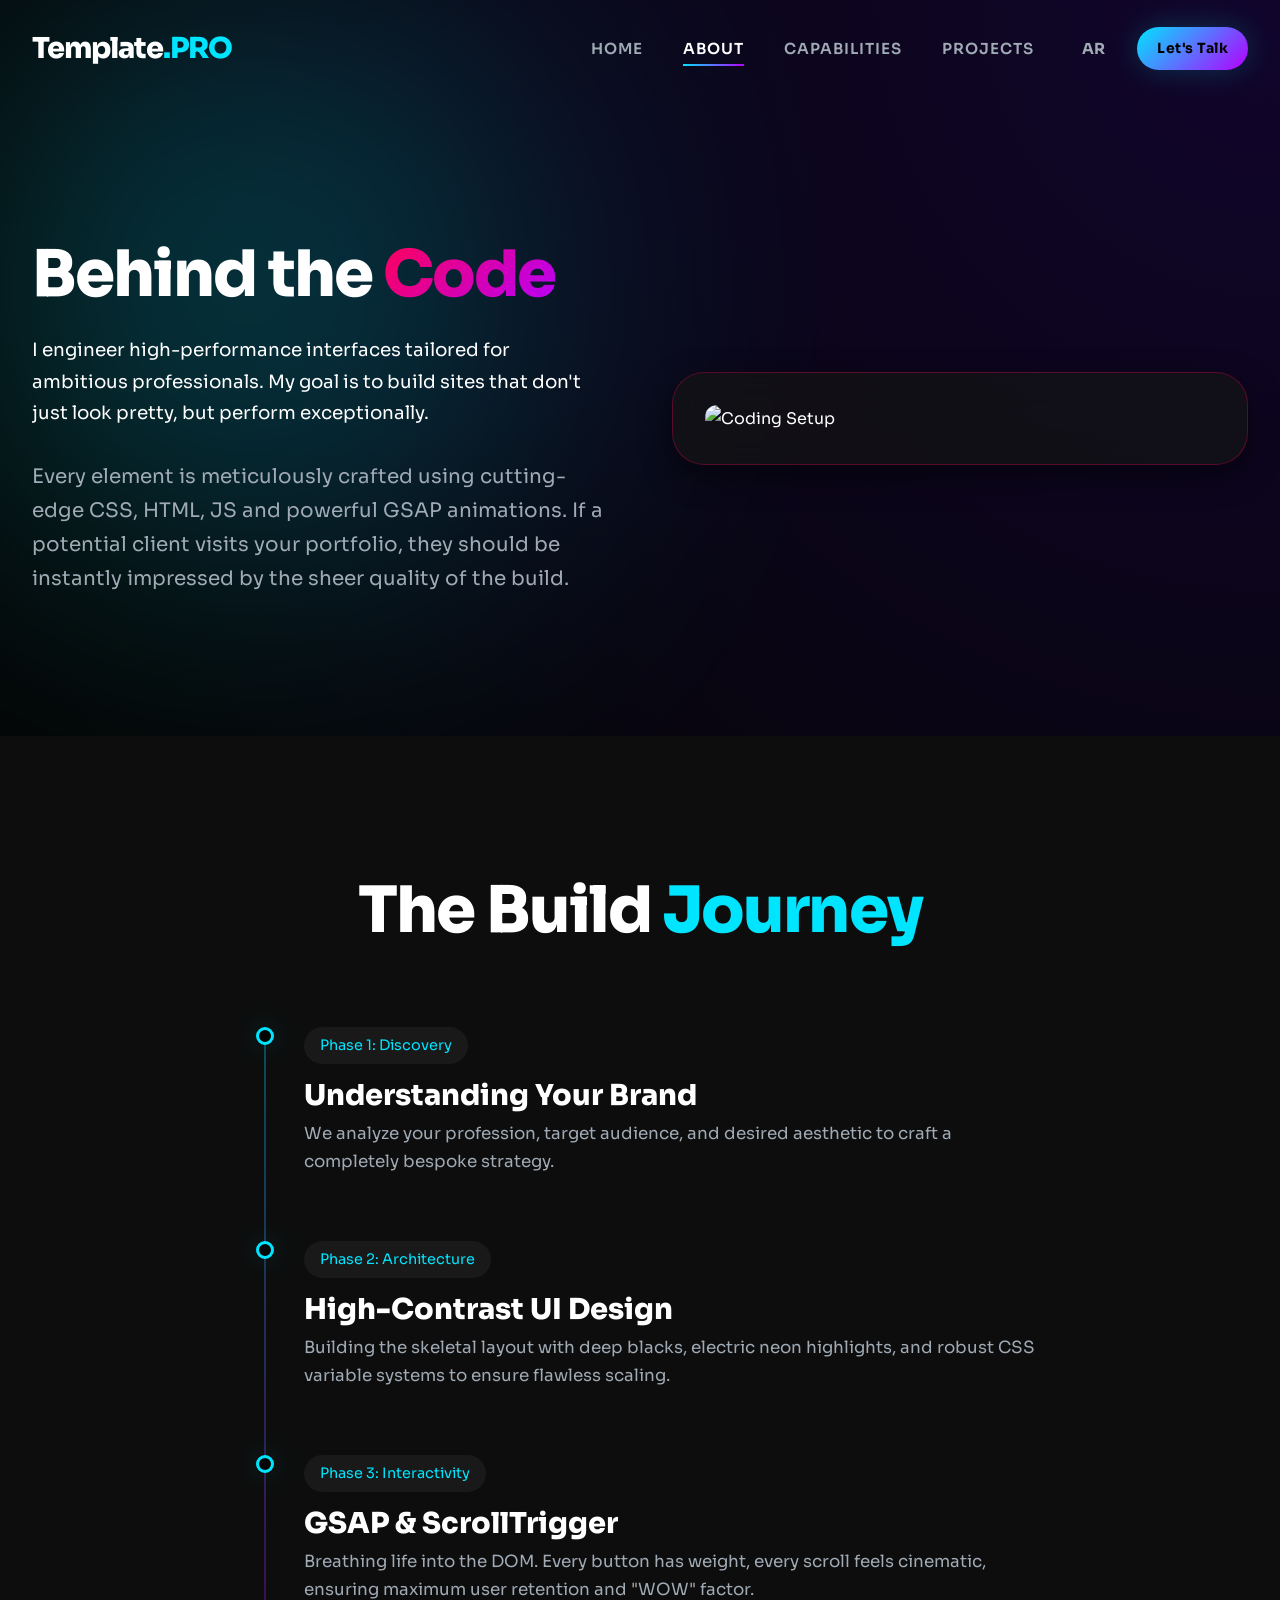
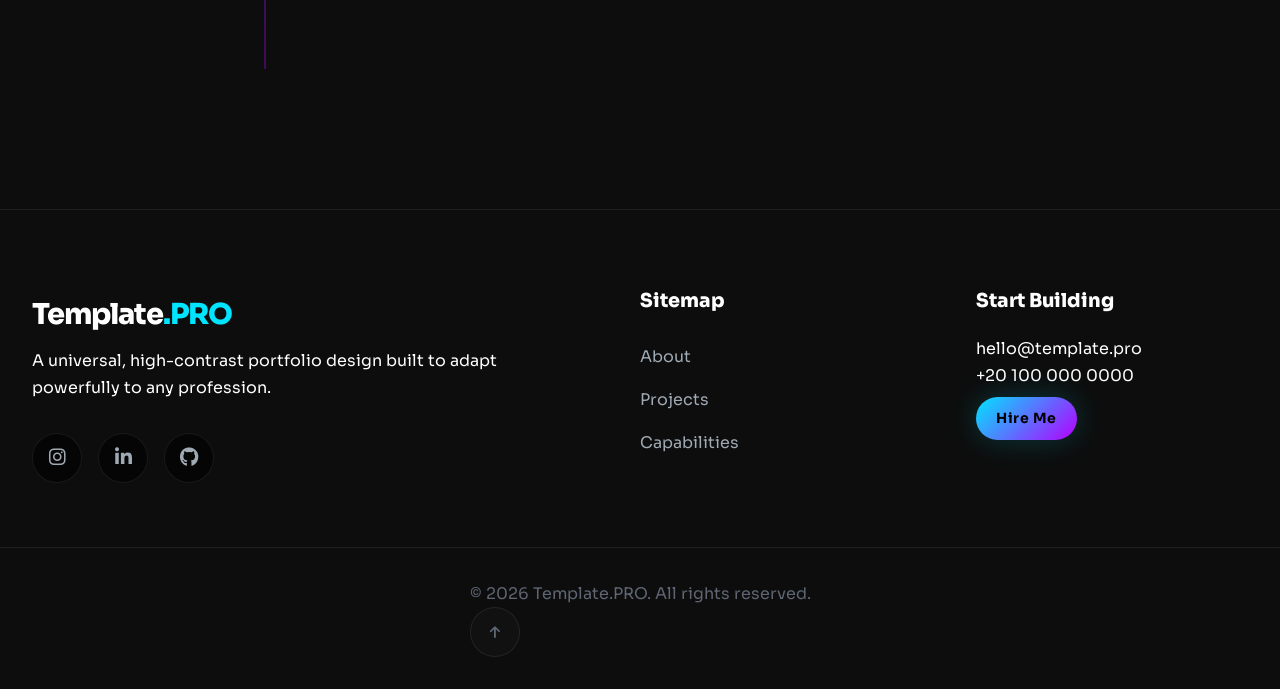
==== about.html @ 643950ba "Initial commit" ====
<!DOCTYPE html>
<html lang="en" dir="ltr">
<head>
    <meta charset="UTF-8">
    <meta name="viewport" content="width=device-width, initial-scale=1.0">
    <meta name="description" content="البورتفوليو الاحترافي الأسرع والأكثر تكيفاً. تم بناؤه بتقنيات عالمية حديثة ليناسب كافة التخصصات المهنية. Premium world-class portfolio template.">
    <meta name="keywords" content="بورتفوليو احترافي, قالب عالمي, مسار مهني, تصميم الويب, Template PRO, Portfolio, Web Developer, UI/UX">
    <meta name="author" content="Template PRO">
    <meta name="theme-color" content="#050505">
    <title>About - Universal Portfolio</title>
    
    <link rel="preconnect" href="https://fonts.googleapis.com">
    <link rel="preconnect" href="https://fonts.gstatic.com" crossorigin>
    <link href="https://fonts.googleapis.com/css2?family=Cairo:wght@400;600;700;800&family=Sora:wght@400;600;700;800&display=swap" rel="stylesheet">
    <link rel="stylesheet" href="https://cdnjs.cloudflare.com/ajax/libs/font-awesome/6.4.0/css/all.min.css">
    <link rel="stylesheet" href="style.css">
</head>
<body>

    <!-- Sticky Header -->
    <header class="header" id="header">
        <div class="container header-inner">
            <div class="logo">
                <a href="index.html">
                    <span class="logo-text lang-en">Template<span class="accent">.PRO</span></span>
                    <span class="logo-text lang-ar">قالب<span class="accent">ك</span></span>
                </a>
            </div>
            
            <nav class="nav">
                <ul class="nav-list">
                    <li><a href="index.html" class="nav-link"><span class="lang-en">Home</span><span class="lang-ar">الرئيسية</span></a></li>
                    <li><a href="about.html" class="nav-link active"><span class="lang-en">About</span><span class="lang-ar">نبذة</span></a></li>
                    <li><a href="services.html" class="nav-link"><span class="lang-en">Capabilities</span><span class="lang-ar">القدرات</span></a></li>
                    <li><a href="projects.html" class="nav-link"><span class="lang-en">Projects</span><span class="lang-ar">الأعمال</span></a></li>
                </ul>
                
                <div class="nav-actions">
                    <button class="lang-switch" id="lang-toggle" aria-label="Toggle Language">
                        <span class="lang-en">AR</span>
                        <span class="lang-ar">EN</span>
                    </button>
                    <a href="contact.html" class="btn btn-primary btn-sm header-cta">
                        <span class="lang-en">Let's Talk</span>
                        <span class="lang-ar">لنتحدث</span>
                    </a>
                </div>
            </nav>

            <button class="mobile-menu-toggle" id="mobile-toggle" aria-label="Toggle Menu">
                <span class="bar"></span><span class="bar"></span><span class="bar"></span>
            </button>
        </div>
    </header>

    <main style="padding-top: 100px;">
        
        <!-- About Header -->
        <section class="section">
            <div class="ambient-light light-2" style="top: -10%; left: 0%; width: 500px; height: 500px;"></div>
            <div class="container grid-2-col">
                <div class="about-content">
                    <h1 class="section-title">
                        <span class="lang-en">Behind the <span class="text-gradient-2">Code</span></span>
                        <span class="lang-ar">ما وراء <span class="text-gradient-2">الكود</span></span>
                    </h1>
                    <p class="section-desc" style="font-size: 1.15rem; color: #fff;">
                        <span class="lang-en">I engineer high-performance interfaces tailored for ambitious professionals. My goal is to build sites that don't just look pretty, but perform exceptionally.</span>
                        <span class="lang-ar">أقوم بهندسة واجهات عالية الأداء مصممة للمحترفين الطموحين. هدفي هو بناء مواقع لا تبدو جميلة فحسب، بل تؤدي بشكل استثنائي.</span>
                    </p>
                    <p class="section-desc mt-4">
                        <span class="lang-en">Every element is meticulously crafted using cutting-edge CSS, HTML, JS and powerful GSAP animations. If a potential client visits your portfolio, they should be instantly impressed by the sheer quality of the build.</span>
                        <span class="lang-ar">تم تصميم كل عنصر بدقة باستخدام أحدث تقنيات CSS و HTML و JS وحركات GSAP القوية. إذا زار عميل محتمل محفظتك، فيجب أن ينبهر على الفور بجودة البناء المطلقة.</span>
                    </p>
                </div>
                <div class="about-visual glass-panel" style="padding: 2rem; border-color: rgba(255, 0, 85, 0.3);">
                    <img src="https://images.unsplash.com/photo-1517694712202-14dd9538aa97?q=80&w=800&auto=format&fit=crop" style="border-radius: 12px;" alt="Coding Setup">
                </div>
            </div>
        </section>

        <!-- Dynamic Timeline Section -->
        <section class="section bg-surface">
            <div class="container section-header text-center">
                <h2 class="section-title">
                    <span class="lang-en">The Build <span class="accent">Journey</span></span>
                    <span class="lang-ar">رحلة <span class="accent">البناء</span></span>
                </h2>
            </div>
            
            <div class="container timeline-wrapper" style="display: flex; justify-content: center;">
                <div class="timeline">
                    <!-- Step 1 -->
                    <div class="timeline-item">
                        <div class="timeline-dot"></div>
                        <span class="timeline-date">Phase 1: Discovery</span>
                        <h3 class="timeline-title">
                            <span class="lang-en">Understanding Your Brand</span>
                            <span class="lang-ar">فهم علامتك التجارية</span>
                        </h3>
                        <p class="timeline-desc">
                            <span class="lang-en">We analyze your profession, target audience, and desired aesthetic to craft a completely bespoke strategy.</span>
                            <span class="lang-ar">نقوم بتحليل مهنتك وجمهورك المستهدف والجماليات المرغوبة لصياغة استراتيجية مصممة خصيصًا.</span>
                        </p>
                    </div>

                    <!-- Step 2 -->
                    <div class="timeline-item">
                        <div class="timeline-dot"></div>
                        <span class="timeline-date">Phase 2: Architecture</span>
                        <h3 class="timeline-title">
                            <span class="lang-en">High-Contrast UI Design</span>
                            <span class="lang-ar">تصميم واجهة عالية التباين</span>
                        </h3>
                        <p class="timeline-desc">
                            <span class="lang-en">Building the skeletal layout with deep blacks, electric neon highlights, and robust CSS variable systems to ensure flawless scaling.</span>
                            <span class="lang-ar">بناء التخطيط الهيكلي باستخدام ألوان سوداء عميقة وإضاءات نيون حيوية وأنظمة متغيرات CSS قوية لضمان مقياس خالٍ من العيوب.</span>
                        </p>
                    </div>

                    <!-- Step 3 -->
                    <div class="timeline-item">
                        <div class="timeline-dot"></div>
                        <span class="timeline-date">Phase 3: Interactivity</span>
                        <h3 class="timeline-title">
                            <span class="lang-en">GSAP & ScrollTrigger</span>
                            <span class="lang-ar">حركات GSAP التفاعلية</span>
                        </h3>
                        <p class="timeline-desc">
                            <span class="lang-en">Breathing life into the DOM. Every button has weight, every scroll feels cinematic, ensuring maximum user retention and "WOW" factor.</span>
                            <span class="lang-ar">بث الحياة في الواجهة. كل زر له وزن، وكل تمريرة تبدو سينمائية، مما يضمن أقصى قدر من الاحتفاظ بالمستخدم وعامل الإبهار.</span>
                        </p>
                    </div>
                </div>
            </div>
        </section>

    </main>

    <!-- Footer -->
    <footer class="footer">
        <div class="container footer-container">
            <div class="footer-info">
                <div class="logo">
                     <span class="logo-text lang-en">Template<span class="accent">.PRO</span></span>
                    <span class="logo-text lang-ar">قالب<span class="accent">ك</span></span>
                </div>
                <p class="footer-desc mt-2">
                    <span class="lang-en">A universal, high-contrast portfolio design built to adapt powerfully to any profession.</span>
                    <span class="lang-ar">تصميم بورتفوليو عالمي وعالي التباين، مخصص للتكيف بقوة مع أي مهنة.</span>
                </p>
                <div class="social-links mt-4">
                    <a href="#" class="social-link" aria-label="Instagram"><i class="fa-brands fa-instagram"></i></a>
                    <a href="#" class="social-link" aria-label="LinkedIn"><i class="fa-brands fa-linkedin-in"></i></a>
                    <a href="#" class="social-link" aria-label="Github"><i class="fa-brands fa-github"></i></a>
                </div>
            </div>
            
            <div class="footer-links">
                <h4 class="footer-title">
                    <span class="lang-en">Sitemap</span><span class="lang-ar">خريطة الموقع</span>
                </h4>
                <ul>
                    <li><a href="about.html"><span class="lang-en">About</span><span class="lang-ar">نبذة عني</span></a></li>
                    <li><a href="projects.html"><span class="lang-en">Projects</span><span class="lang-ar">الأعمال</span></a></li>
                    <li><a href="services.html"><span class="lang-en">Capabilities</span><span class="lang-ar">القدرات والخدمات</span></a></li>
                </ul>
            </div>
            
            <div class="footer-contact">
                <h4 class="footer-title">
                    <span class="lang-en">Start Building</span><span class="lang-ar">ابدأ البناء</span>
                </h4>
                <ul>
                    <li>hello@template.pro</li>
                    <li>+20 100 000 0000</li>
                    <li>
                        <a href="contact.html" class="btn btn-primary btn-sm mt-2" style="display:inline-block">
                            <span class="lang-en">Hire Me</span><span class="lang-ar">وظفني</span>
                        </a>
                    </li>
                </ul>
            </div>
        </div>
        <div class="footer-bottom">
            <div class="container footer-bottom-flex">
                <p>
                    <span class="lang-en">&copy; 2026 Template.PRO. All rights reserved.</span>
                    <span class="lang-ar">&copy; 2026 قالبك - جميع الحقوق محفوظة.</span>
                </p>
                <button id="back-to-top" class="back-to-top" aria-label="Back to Top">
                    <i class="fa-solid fa-arrow-up"></i>
                </button>
            </div>
        </div>
    </footer>

    <!-- GSAP Libraries for Animations -->
    <script src="https://cdnjs.cloudflare.com/ajax/libs/gsap/3.12.2/gsap.min.js"></script>
    <script src="https://cdnjs.cloudflare.com/ajax/libs/gsap/3.12.2/ScrollTrigger.min.js"></script>
    <script src="script.js"></script>
</body>
</html>
---- style.css ----
/* ==========================================================================
   Premium High-Contrast Portfolio - Global Styles 
   ========================================================================== */

:root {
    /* Colors - Deep Dark & Neon */
    --bg-primary: #050505;
    --bg-secondary: #0d0d0d;
    --bg-surface: rgba(20, 20, 20, 0.7);
    
    --accent-primary: #00E5FF; /* Electric Blue */
    --accent-secondary: #ff0055; /* Neon Pink/Red */
    --accent-highlight: #B500FF; /* Neon Purple */
    
    --text-primary: #ffffff;
    --text-secondary: #a0aab5;
    --text-muted: #5e6673;
    
    --border-subtle: rgba(255, 255, 255, 0.08);
    --border-hover: rgba(0, 229, 255, 0.4);
    
    /* Gradients */
    --gradient-primary: linear-gradient(135deg, var(--accent-primary), var(--accent-highlight));
    --gradient-secondary: linear-gradient(135deg, var(--accent-secondary), var(--accent-highlight));
    --gradient-bg: radial-gradient(circle at top right, #11052C 0%, #050505 50%, #000000 100%);
    
    /* Typography */
    --font-en: 'Sora', sans-serif;
    --font-ar: 'Cairo', sans-serif;
    
    /* Spacing & Layout */
    --container-max: 1300px;
    --container-sm: 800px;
    --section-py: 140px;
    --radius-sm: 12px;
    --radius-md: 20px;
    --radius-lg: 32px;
    --radius-full: 9999px;
    
    /* Transitions & Shadows */
    --transition-fast: 0.3s cubic-bezier(0.2, 0.8, 0.2, 1);
    --transition-smooth: 0.6s cubic-bezier(0.19, 1, 0.22, 1);
    --shadow-sm: 0 10px 30px rgba(0, 0, 0, 0.5);
    --shadow-glow: 0 0 30px rgba(0, 229, 255, 0.2);
    --shadow-glow-strong: 0 0 50px rgba(0, 229, 255, 0.4);
    
    /* Z-index */
    --z-header: 100;
    --z-modal: 200;
    --z-cursor: 9999;
}

/* ==========================================================================
   Reset & Base
   ========================================================================== */
* {
    margin: 0;
    padding: 0;
    box-sizing: border-box;
}

html {
    scroll-behavior: auto; /* Handled by GSAP/Lenis usually, but we keep basic */
    font-size: 16px;
    background-color: var(--bg-primary);
}

body {
    background: var(--gradient-bg);
    color: var(--text-primary);
    font-family: var(--font-en);
    line-height: 1.7;
    overflow-x: hidden;
    -webkit-font-smoothing: antialiased;
    min-height: 100vh;
}

::selection {
    background: var(--accent-primary);
    color: #000;
}

/* Language Switcher Logic */
html[dir="rtl"] body {
    font-family: var(--font-ar);
    text-align: right;
}

html[dir="rtl"] .lang-en { display: none !important; }
html[dir="ltr"] .lang-ar { display: none !important; }

h1, h2, h3, h4, h5, h6 {
    line-height: 1.1;
    font-weight: 800;
    margin-bottom: 1rem;
}

a {
    color: inherit;
    text-decoration: none;
    transition: var(--transition-fast);
}

ul { list-style: none; }
img { max-width: 100%; height: auto; display: block; }
button { cursor: pointer; background: none; border: none; font-family: inherit; color: inherit; }

/* ==========================================================================
   Typography & Utilities
   ========================================================================== */
.text-gradient {
    background: var(--gradient-primary);
    -webkit-background-clip: text;
    -webkit-text-fill-color: transparent;
    background-clip: text;
    color: transparent;
    display: inline-block;
}

.text-gradient-2 {
    background: var(--gradient-secondary);
    -webkit-background-clip: text;
    -webkit-text-fill-color: transparent;
    background-clip: text;
    color: transparent;
}

.accent { color: var(--accent-primary); }
.bg-surface { background-color: var(--bg-secondary); }
.text-center { text-align: center; }
.mt-2 { margin-top: 0.5rem; }
.mt-4 { margin-top: 2rem; }
.mb-2 { margin-bottom: 1rem; }
.mb-4 { margin-bottom: 2rem; }
.overflow-hidden { overflow: hidden; }

/* ==========================================================================
   Layout Containers
   ========================================================================== */
.container {
    max-width: var(--container-max);
    margin: 0 auto;
    padding: 0 2rem;
    position: relative;
    z-index: 2;
}

.container-sm {
    max-width: var(--container-sm);
    margin: 0 auto;
    padding: 0 2rem;
}

.section {
    padding: var(--section-py) 0;
    position: relative;
}

.grid-2-col {
    display: grid;
    grid-template-columns: repeat(2, 1fr);
    gap: 4rem;
    align-items: center;
}

.grid-2-col-sm {
    display: grid;
    grid-template-columns: repeat(2, 1fr);
    gap: 1.5rem;
}

/* Base Glassmorphism Card Element */
.glass-panel {
    background: var(--bg-surface);
    backdrop-filter: blur(16px);
    -webkit-backdrop-filter: blur(16px);
    border: 1px solid var(--border-subtle);
    border-radius: var(--radius-lg);
    box-shadow: var(--shadow-sm);
}

/* ==========================================================================
   Buttons
   ========================================================================== */
.btn {
    display: inline-flex;
    align-items: center;
    justify-content: center;
    padding: 1rem 2rem;
    border-radius: var(--radius-full);
    font-weight: 700;
    transition: var(--transition-smooth);
    position: relative;
    overflow: hidden;
    z-index: 1;
    font-size: 1rem;
    letter-spacing: 0.5px;
}

.btn::before {
    content: '';
    position: absolute;
    top: 0; left: 0; width: 100%; height: 100%;
    background: var(--gradient-primary);
    z-index: -1;
    transition: opacity var(--transition-smooth);
}

.btn-primary {
    color: #000 !important;
    box-shadow: var(--shadow-glow);
}

.btn-primary:hover {
    transform: translateY(-3px) scale(1.02);
    box-shadow: var(--shadow-glow-strong);
}

.btn-primary::before {
    opacity: 1;
}

.btn-secondary {
    background: transparent;
    color: var(--text-primary);
    border: 1px solid var(--border-subtle);
}

.btn-secondary::before {
    opacity: 0;
    background: rgba(255, 255, 255, 0.05);
}

.btn-secondary:hover {
    border-color: var(--accent-primary);
    transform: translateY(-3px);
}

.btn-secondary:hover::before {
    opacity: 1;
}

.btn-sm { padding: 0.6rem 1.25rem; font-size: 0.875rem; }
.btn-lg { padding: 1.2rem 2.5rem; font-size: 1.125rem; }
.btn-block { width: 100%; }

/* ==========================================================================
   Header & Navigation
   ========================================================================== */
.header {
    position: fixed;
    top: 0; left: 0; width: 100%;
    z-index: var(--z-header);
    background: transparent;
    transition: var(--transition-smooth);
    padding: 1.5rem 0;
}

.header.scrolled {
    background: rgba(5, 5, 5, 0.85);
    backdrop-filter: blur(20px);
    -webkit-backdrop-filter: blur(20px);
    padding: 0.5rem 0;
    border-bottom: 1px solid var(--border-subtle);
}

.header-inner {
    display: flex;
    justify-content: space-between;
    align-items: center;
}

.logo-text {
    font-size: 1.8rem;
    font-weight: 800;
    letter-spacing: -1px;
    display: flex;
}

.nav {
    display: flex;
    align-items: center;
    gap: 2.5rem;
}

.nav-list {
    display: flex;
    gap: 2.5rem;
}

.nav-link {
    color: var(--text-secondary);
    font-weight: 600;
    font-size: 0.95rem;
    position: relative;
    text-transform: uppercase;
    letter-spacing: 1px;
}

.nav-link::after {
    content: '';
    position: absolute;
    bottom: -8px;
    left: 0;
    width: 0;
    height: 2px;
    background: var(--gradient-primary);
    transition: var(--transition-fast);
}

html[dir="rtl"] .nav-link::after {
    left: auto; right: 0;
}

.nav-link:hover, .nav-link.active {
    color: var(--text-primary);
}

.nav-link.active::after, .nav-link:hover::after {
    width: 100%;
    box-shadow: var(--shadow-glow);
}

.nav-actions {
    display: flex;
    align-items: center;
    gap: 1.5rem;
}

.lang-switch {
    font-weight: 700;
    font-size: 0.95rem;
    color: var(--text-secondary);
    padding: 0.5rem;
    transition: var(--transition-fast);
}

.lang-switch:hover {
    color: var(--accent-primary);
}

.mobile-menu-toggle {
    display: none;
    flex-direction: column;
    gap: 6px;
    padding: 0.5rem;
}

.mobile-menu-toggle .bar {
    width: 30px;
    height: 2px;
    background: var(--text-primary);
    transition: var(--transition-fast);
}

/* ==========================================================================
   Hero Section
   ========================================================================== */
.hero {
    min-height: 100vh;
    display: flex;
    align-items: center;
    padding-top: 140px;
    padding-bottom: 80px;
}

.hero-content {
    display: flex;
    flex-direction: column;
    align-items: flex-start;
    text-align: left;
}

html[dir="rtl"] .hero-content {
    align-items: flex-start;
    text-align: right;
}

/* Ambient Background Lights */
.ambient-light {
    position: absolute;
    border-radius: 50%;
    filter: blur(150px);
    opacity: 0.5;
    z-index: 0;
    pointer-events: none;
}

.light-1 {
    top: 5%; right: 15%;
    width: 600px; height: 600px;
    background: var(--accent-highlight);
    animation: pulseObj 10s infinite alternate;
}

.light-2 {
    bottom: -10%; left: -10%;
    width: 800px; height: 800px;
    background: var(--accent-primary);
    opacity: 0.3;
    animation: pulseObj 15s infinite alternate ease-in-out;
}

.hero-badge {
    display: inline-flex;
    align-items: center;
    gap: 0.75rem;
    padding: 0.6rem 1.5rem;
    background: rgba(0, 229, 255, 0.05);
    border: 1px solid rgba(0, 229, 255, 0.2);
    border-radius: var(--radius-full);
    color: var(--accent-primary);
    font-size: 0.875rem;
    font-weight: 700;
    letter-spacing: 1px;
    text-transform: uppercase;
    margin-bottom: 2rem;
}

.availability-dot {
    width: 8px; height: 8px;
    background: var(--accent-primary);
    border-radius: 50%;
    box-shadow: 0 0 12px var(--accent-primary);
    animation: blink 2s infinite;
}

.hero-title {
    font-size: clamp(3rem, 6.5vw, 5.5rem);
    margin-bottom: 1.5rem;
    letter-spacing: -0.04em;
    line-height: 1.1;
    z-index: 2;
    position: relative;
}

.dynamic-text-wrapper {
    display: inline-block;
    position: relative;
}

.typing-text {
    background: var(--gradient-primary);
    -webkit-background-clip: text;
    -webkit-text-fill-color: transparent;
}

.hero-subtitle {
    font-size: 1.25rem;
    color: var(--text-secondary);
    margin-bottom: 3rem;
    max-width: 600px;
    line-height: 1.8;
    z-index: 2;
    position: relative;
}

.hero-buttons {
    display: flex;
    gap: 1.5rem;
    z-index: 2;
    position: relative;
    /* Native RTL will naturally flip and align correctly, no need for row-reverse */
}

/* Portrait Hero Visual */
.hero-visual {
    width: 100%;
    position: relative;
    z-index: 3;
    display: flex;
    justify-content: center;
    align-items: center;
}

.mockup-container {
    width: 100%;
    max-width: 480px;
    border-radius: 2.5rem; /* Elegant square-ish rounded corners */
    border: 1px solid var(--border-subtle);
    box-shadow: 0 40px 100px rgba(0, 0, 0, 0.8), inset 0 0 20px rgba(0, 229, 255, 0.1);
    background: var(--bg-surface);
    overflow: hidden;
    position: relative;
}

.mockup-img {
    width: 100%;
    height: auto;
    display: block;
    aspect-ratio: 1/1; /* Square box */
    object-fit: cover;
    opacity: 0.95;
    filter: contrast(1.1) brightness(0.95);
    transition: transform 0.6s ease;
}

.mockup-container:hover .mockup-img {
    transform: scale(1.05);
}

/* Portrait Badges */
.portrait-badge {
    position: absolute;
    background: rgba(13, 13, 13, 0.7);
    backdrop-filter: blur(25px);
    border: 1px solid rgba(255, 255, 255, 0.1);
    padding: 1rem 1.5rem;
    border-radius: var(--radius-full);
    display: flex;
    align-items: center;
    gap: 1rem;
    box-shadow: 0 20px 40px rgba(0, 0, 0, 0.8), inset 0 0 10px rgba(0, 229, 255, 0.15);
    z-index: 5;
    white-space: nowrap;
}

.badge-top-left {
    top: 50px;
    left: -40px;
    animation: floatObj 4s ease-in-out infinite alternate;
}

.badge-bottom-right {
    bottom: 50px;
    right: -40px;
    animation: floatObj 5s ease-in-out infinite alternate-reverse;
}

html[dir="rtl"] .badge-top-left { left: auto; right: -40px; }
html[dir="rtl"] .badge-bottom-right { right: auto; left: -40px; }

.badge-icon {
    width: 40px; height: 40px;
    background: var(--gradient-primary);
    border-radius: 50%;
    display: flex; align-items: center; justify-content: center;
    font-size: 1.2rem; color: #fff;
    box-shadow: 0 0 15px rgba(0, 229, 255, 0.5);
}

.badge-info h4 { margin: 0; font-size: 1.1rem; line-height: 1.2; font-weight: 700; color: #fff; }
.badge-info p { margin: 0; font-size: 0.8rem; color: var(--text-secondary); }

/* ==========================================================================
   Section Headers
   ========================================================================== */
.section-header {
    margin-bottom: 5rem;
    position: relative;
}

.section-title {
    font-size: clamp(2.5rem, 5vw, 4rem);
    margin-bottom: 1.5rem;
    letter-spacing: -0.03em;
}

.section-desc {
    color: var(--text-secondary);
    font-size: 1.25rem;
    max-width: 680px;
}

/* ==========================================================================
   Versatility Elements (For Homepage)
   ========================================================================== */
.marquee-wrapper {
    position: relative;
    padding: 4rem 0;
    overflow: hidden;
    background: var(--bg-secondary);
    border-top: 1px solid var(--border-subtle);
    border-bottom: 1px solid var(--border-subtle);
}

.marquee {
    display: flex;
    white-space: nowrap;
    animation: marquee 30s linear infinite;
    gap: 3rem;
}

.marquee-item {
    font-size: 2.5rem;
    font-weight: 800;
    color: var(--text-muted);
    text-transform: uppercase;
    display: flex;
    align-items: center;
    gap: 3rem;
    letter-spacing: 2px;
}

.marquee-item i {
    color: var(--accent-primary);
}

@keyframes marquee {
    0% { transform: translateX(0); }
    100% { transform: translateX(-50%); }
}

/* ==========================================================================
   Reusable UI Components : Cards, Stats, Features
   ========================================================================== */
.card-grid {
    display: grid;
    grid-template-columns: repeat(auto-fit, minmax(320px, 1fr));
    gap: 2.5rem;
}

.premium-card {
    background: var(--bg-surface);
    backdrop-filter: blur(12px);
    border: 1px solid var(--border-subtle);
    border-radius: var(--radius-lg);
    padding: 3rem 2rem;
    transition: var(--transition-smooth);
    position: relative;
    overflow: hidden;
}

.premium-card::before {
    content: '';
    position: absolute;
    top: 0; left: 0; width: 100%; height: 100%;
    background: radial-gradient(circle at top right, rgba(0, 229, 255, 0.1), transparent 50%);
    opacity: 0;
    transition: var(--transition-smooth);
}

.premium-card:hover {
    transform: translateY(-10px);
    border-color: var(--border-hover);
    box-shadow: var(--shadow-sm), 0 0 30px rgba(0, 229, 255, 0.05);
}

.premium-card:hover::before { opacity: 1; }

.premium-card-icon {
    font-size: 3rem;
    margin-bottom: 2rem;
    background: var(--gradient-primary);
    -webkit-background-clip: text;
    -webkit-text-fill-color: transparent;
    display: inline-block;
}

.premium-card-title {
    font-size: 1.5rem;
    margin-bottom: 1rem;
    position: relative;
    z-index: 1;
}

.premium-card-desc {
    color: var(--text-secondary);
    font-size: 1rem;
    position: relative;
    z-index: 1;
}

/* Stats */
.stats-container {
    display: grid;
    grid-template-columns: repeat(4, 1fr);
    gap: 2rem;
    margin-top: 4rem;
    border-top: 1px solid var(--border-subtle);
    padding-top: 4rem;
}

.stat-item { text-align: center; }
.stat-num {
    font-size: 4rem;
    font-weight: 800;
    background: var(--gradient-primary);
    -webkit-background-clip: text;
    -webkit-text-fill-color: transparent;
    line-height: 1;
    margin-bottom: 0.5rem;
}

.stat-text {
    color: var(--text-secondary);
    font-size: 1.1rem;
    text-transform: uppercase;
    letter-spacing: 1px;
    font-weight: 600;
}

/* ==========================================================================
   Harmonious Projects Layout
   ========================================================================== */
.projects-container {
    display: flex;
    flex-direction: column;
    gap: 6rem;
}

.project-card {
    display: flex;
    align-items: center;
    background: var(--bg-surface);
    backdrop-filter: blur(12px);
    border: 1px solid var(--border-subtle);
    border-radius: var(--radius-lg);
    overflow: hidden;
    transition: var(--transition-smooth);
    box-shadow: var(--shadow-sm);
}

.project-card:hover {
    border-color: var(--border-hover);
    box-shadow: 0 20px 50px rgba(0,0,0,0.8), 0 0 30px rgba(0, 229, 255, 0.05);
    transform: translateY(-5px);
}

.project-card:nth-child(even) {
    flex-direction: row-reverse;
}

html[dir="rtl"] .project-card:nth-child(even) {
    flex-direction: row-reverse;
}
html[dir="rtl"] .project-card:nth-child(odd) {
    flex-direction: row;
}

.project-image {
    width: 55%;
    overflow: hidden;
    position: relative;
    Aspect-ratio: 16/10;
}

.project-image.fallback {
    background: linear-gradient(135deg, rgba(5,5,5,0) 0%, rgba(0,229,255,0.05) 50%, rgba(181,0,255,0.05) 100%);
    display: flex;
    align-items: center;
    justify-content: center;
    color: var(--text-secondary);
    font-size: 5rem;
    opacity: 0.8;
}

.project-image img {
    width: 100%;
    height: 100%;
    object-fit: cover;
    transition: transform 0.8s ease;
}

.project-card:hover .project-image img {
    transform: scale(1.05);
}

.project-info {
    width: 45%;
    padding: 4rem 3rem;
    display: flex;
    flex-direction: column;
    justify-content: center;
}

.project-tag {
    display: inline-block;
    padding: 0.4rem 1.2rem;
    background: rgba(0,229,255,0.1);
    color: var(--accent-primary);
    border: 1px solid rgba(0,229,255,0.2);
    border-radius: var(--radius-full);
    font-size: 0.85rem;
    font-weight: 700;
    margin-bottom: 1.5rem;
    align-self: flex-start;
}

.project-title {
    font-size: 2.2rem;
    margin-bottom: 1rem;
}

.project-desc {
    color: var(--text-secondary);
    font-size: 1.1rem;
    line-height: 1.8;
}

/* ==========================================================================
   Timeline / Experience
   ========================================================================== */
.timeline {
    position: relative;
    max-width: 800px;
}

.timeline::before {
    content: '';
    position: absolute;
    top: 0; left: 24px;
    width: 2px; height: 100%;
    background: linear-gradient(to bottom, var(--accent-primary), var(--accent-highlight));
    opacity: 0.3;
}

html[dir="rtl"] .timeline::before { left: auto; right: 24px; }

.timeline-item {
    position: relative;
    padding-left: 4rem;
    margin-bottom: 4rem;
}

html[dir="rtl"] .timeline-item { padding-left: 0; padding-right: 4rem; }

.timeline-dot {
    position: absolute;
    top: 0; left: 16px;
    width: 18px; height: 18px;
    background: var(--bg-primary);
    border: 3px solid var(--accent-primary);
    border-radius: 50%;
    box-shadow: var(--shadow-glow);
}

html[dir="rtl"] .timeline-dot { left: auto; right: 16px; }

.timeline-date {
    display: inline-block;
    background: rgba(255,255,255,0.05);
    padding: 0.4rem 1rem;
    border-radius: var(--radius-full);
    font-size: 0.9rem;
    color: var(--accent-primary);
    margin-bottom: 1rem;
}

.timeline-title { font-size: 1.8rem; margin-bottom: 0.5rem; }
.timeline-subtitle { font-size: 1.2rem; color: var(--text-secondary); margin-bottom: 1rem; }
.timeline-desc { color: var(--text-secondary); font-size: 1.05rem; }

/* ==========================================================================
   Contact Section
   ========================================================================== */
.contact-container {
    background: var(--bg-surface);
    border: 1px solid var(--border-subtle);
    border-radius: var(--radius-lg);
    padding: 4rem;
    box-shadow: var(--shadow-sm);
    position: relative;
    overflow: hidden;
}

.input-control { margin-bottom: 2rem; position: relative; }
.input-control label {
    display: block; font-size: 0.95rem; font-weight: 600; margin-bottom: 0.75rem; color: var(--text-secondary);
}

.input-control input, .input-control textarea {
    width: 100%; padding: 1.2rem;
    background: rgba(0,0,0,0.5);
    border: 1px solid var(--border-subtle);
    border-radius: var(--radius-sm);
    color: var(--text-primary);
    font-size: 1.05rem;
    transition: var(--transition-fast);
}

.input-control input:focus, .input-control textarea:focus {
    outline: none; border-color: var(--accent-primary);
    box-shadow: 0 0 15px rgba(0, 229, 255, 0.2);
    background: rgba(0,0,0,0.8);
}

.form-success {
    background: rgba(0, 229, 255, 0.1);
    border: 1px solid var(--accent-primary);
    padding: 1rem; border-radius: var(--radius-sm);
    color: var(--accent-primary); text-align: center;
    margin-top: 1.5rem; font-weight: 600;
}
.hidden { display: none; }

/* ==========================================================================
   Footer
   ========================================================================== */
.footer {
    border-top: 1px solid var(--border-subtle);
    padding: 5rem 0 2rem;
    background: var(--bg-secondary);
}

.footer-container {
    display: grid;
    grid-template-columns: 2fr 1fr 1fr;
    gap: 4rem;
    margin-bottom: 4rem;
}

.social-links { display: flex; gap: 1rem; }
.social-link {
    width: 50px; height: 50px; border-radius: 50%;
    background: var(--bg-primary); border: 1px solid var(--border-subtle);
    display: flex; align-items: center; justify-content: center;
    font-size: 1.2rem; transition: var(--transition-fast); color: var(--text-secondary);
}
.social-link:hover {
    color: #fff; border-color: var(--accent-primary);
    box-shadow: var(--shadow-glow);
    transform: translateY(-3px);
}

.footer-title { font-size: 1.2rem; margin-bottom: 1.5rem; color: #fff; }
.footer-links li a { color: var(--text-secondary); padding: 0.5rem 0; display: inline-block; }
.footer-links li a:hover { color: var(--accent-primary); padding-left: 5px; }

html[dir="rtl"] .footer-links li a:hover { padding-left: 0; padding-right: 5px; }

.footer-bottom { border-top: 1px solid var(--border-subtle); padding-top: 2rem; display: flex; justify-content: space-between; align-items: center; color: var(--text-muted); }
html[dir="rtl"] .footer-bottom { flex-direction: row-reverse; }

.back-to-top {
    width: 50px; height: 50px; border-radius: 50%;
    background: var(--bg-surface); border: 1px solid var(--border-subtle);
    display: flex; align-items: center; justify-content: center; transition: var(--transition-fast);
}
.back-to-top:hover {
    background: var(--gradient-primary); color: #000; border-color: transparent;
}

/* ==========================================================================
   Animations
   ========================================================================== */
@keyframes floatObj { 0% { transform: translateY(0); } 100% { transform: translateY(-20px); } }
@keyframes pulseObj { 0% { opacity: 0.3; transform: scale(1); } 100% { opacity: 0.6; transform: scale(1.1); } }
@keyframes blink { 0%, 100% { opacity: 1; } 50% { opacity: 0; } }

/* ==========================================================================
   Responsive Logic
   ========================================================================== */
@media (max-width: 1024px) {
    .grid-2-col { grid-template-columns: 1fr; gap: 4rem; }
    .hero { padding-top: 120px; padding-bottom: 60px; }
    .hero-title { font-size: 4rem; text-align: center; }
    .hero-subtitle { text-align: center; margin-left: auto; margin-right: auto; }
    .hero-content { align-items: center; text-align: center; }
    html[dir="rtl"] .hero-content { align-items: center; text-align: center; }
    .hero-buttons { flex-wrap: wrap; justify-content: center; }
    .project-card { flex-direction: column !important; }
    html[dir="rtl"] .project-card:nth-child(even), html[dir="rtl"] .project-card:nth-child(odd) { flex-direction: column !important; }
    .project-image, .project-info { width: 100%; }
    .project-image { aspect-ratio: 16/9; }
    .project-info { padding: 3rem 2rem; }
    .stats-container { grid-template-columns: repeat(2, 1fr); }
    .footer-container { grid-template-columns: 1fr 1fr; }
}

@media (max-width: 768px) {
    .section { padding: 60px 0; }
    .hero-title { font-size: 2.8rem; }
    .hero-buttons { flex-direction: column; width: 100%; }
    .hero-buttons .btn { width: 100%; }
    
    /* Optimize Badges for Mobile */
    .portrait-badge { padding: 0.6rem 1rem; gap: 0.5rem; }
    .badge-top-left { top: 20px; left: -10px; }
    .badge-bottom-right { bottom: 20px; right: -10px; }
    html[dir="rtl"] .badge-top-left { left: auto; right: -10px; }
    html[dir="rtl"] .badge-bottom-right { right: auto; left: -10px; }
    .badge-info h4 { font-size: 0.9rem; }
    .badge-info p { font-size: 0.7rem; }
    .badge-icon { width: 30px; height: 30px; font-size: 0.9rem; }
    
    .nav {
        position: fixed; top: 0; left: -100%; width: 100%; height: 100vh;
        background: rgba(5, 5, 5, 0.98); backdrop-filter: blur(20px);
        flex-direction: column; align-items: center; justify-content: center;
        transition: var(--transition-smooth); padding: 2rem; z-index: 1000;
    }
    html[dir="rtl"] .nav { left: auto; right: -100%; }
    .nav.nav-open { left: 0; }
    html[dir="rtl"] .nav.nav-open { right: 0; }
    .mobile-menu-toggle { display: flex; z-index: 1001; }
    .nav-list { flex-direction: column; font-size: 1.5rem; text-align: center; }
    .nav-actions { flex-direction: column; margin-top: 2rem; width: 100%; }
    .contact-container { padding: 2rem; }
    .footer-container { grid-template-columns: 1fr; gap: 3rem; }
}
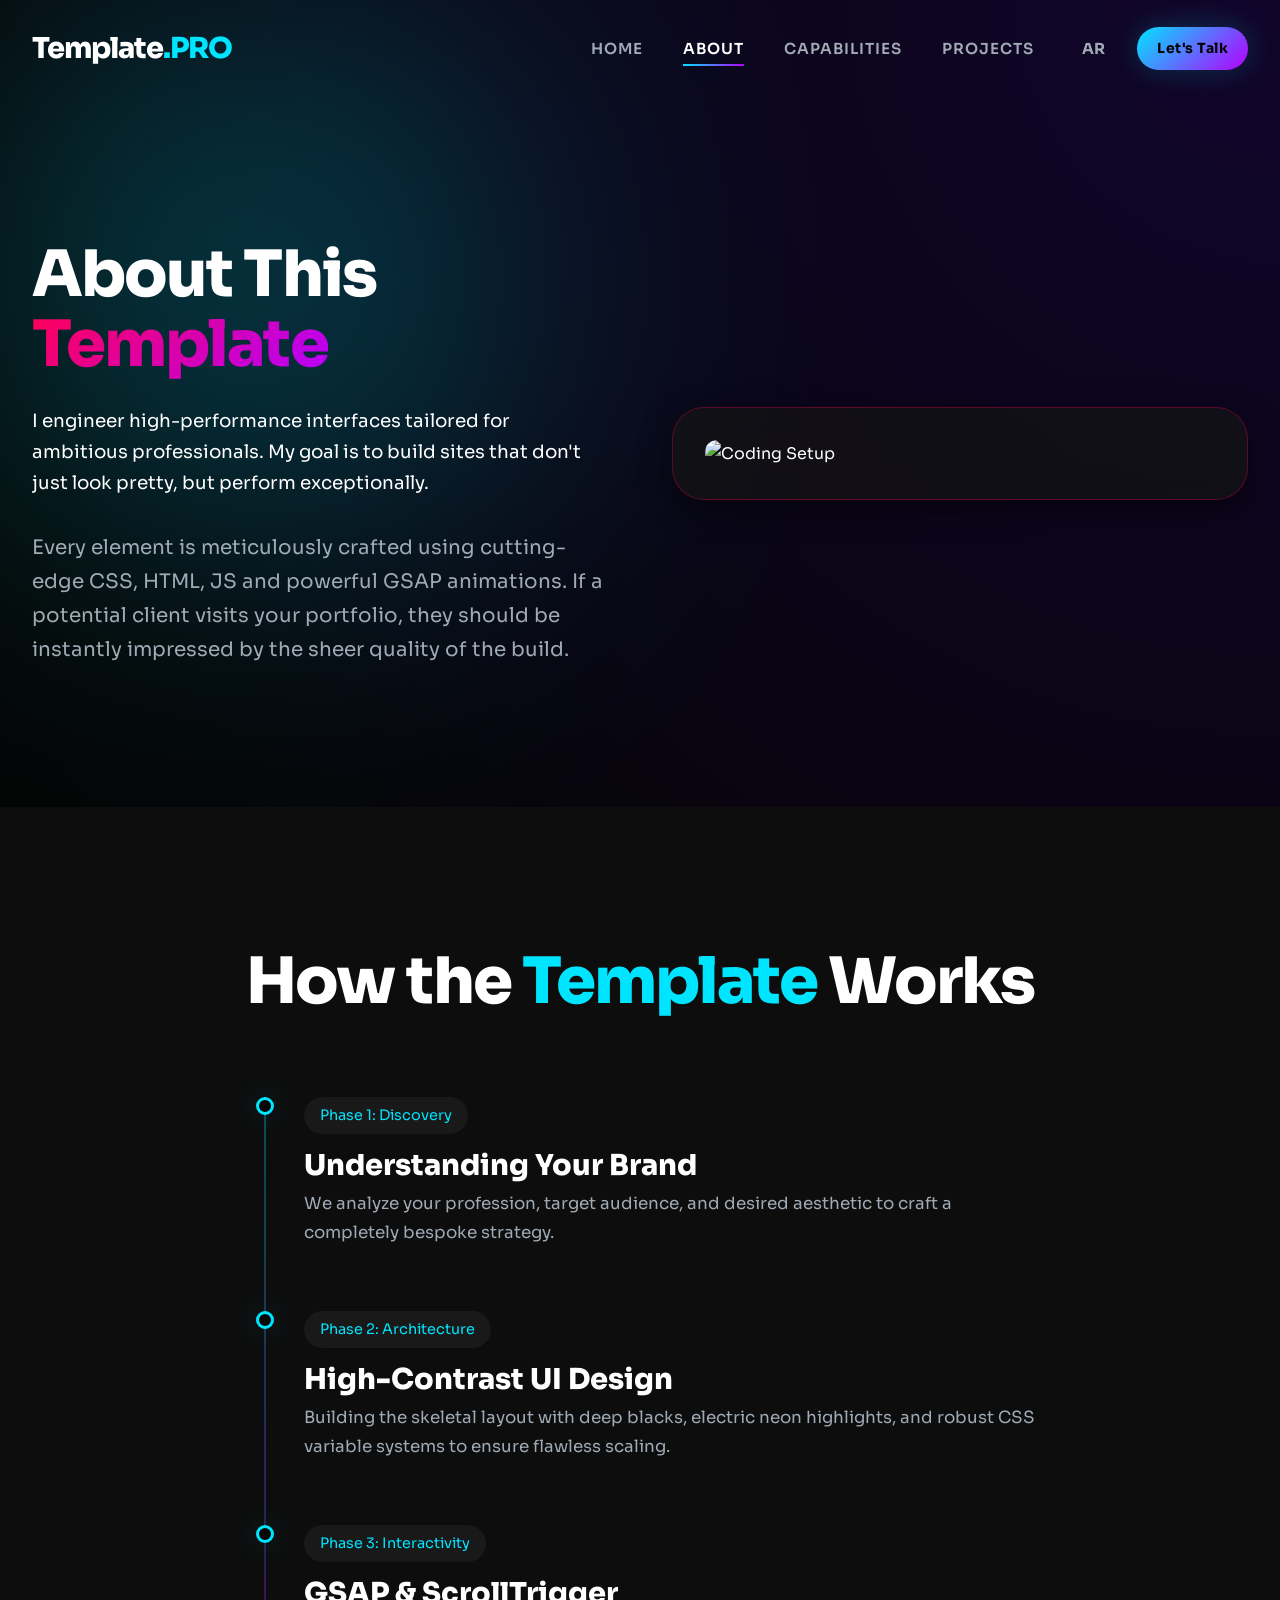
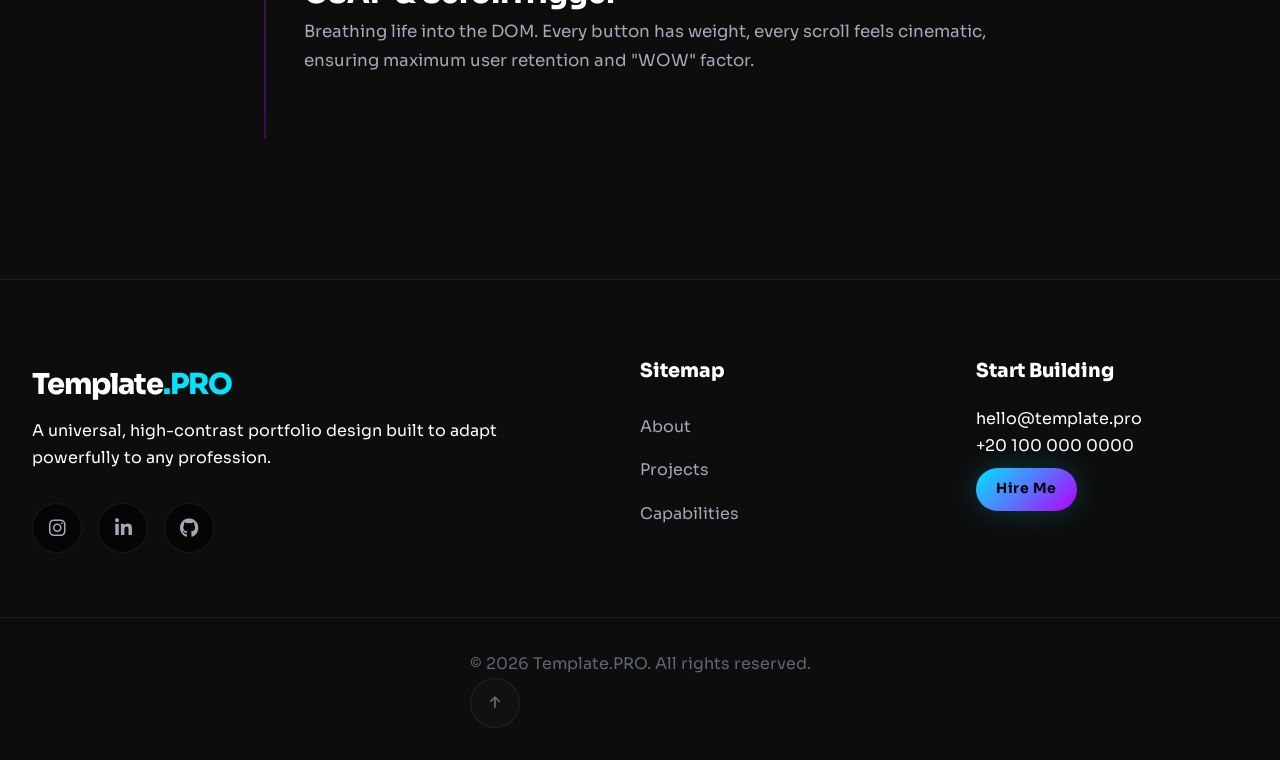
==== commit 71c38a46: "Rename pages for clearer launch titles" ====
--- a/about.html
+++ b/about.html
@@ -7,7 +7,8 @@
     <meta name="keywords" content="بورتفوليو احترافي, قالب عالمي, مسار مهني, تصميم الويب, Template PRO, Portfolio, Web Developer, UI/UX">
     <meta name="author" content="Template PRO">
     <meta name="theme-color" content="#050505">
-    <title>About - Universal Portfolio</title>
+    <title>About the Template | Template.PRO</title>
+    <link rel="icon" type="image/svg+xml" href="favicon.svg">
     
     <link rel="preconnect" href="https://fonts.googleapis.com">
     <link rel="preconnect" href="https://fonts.gstatic.com" crossorigin>
@@ -61,8 +62,8 @@
             <div class="container grid-2-col">
                 <div class="about-content">
                     <h1 class="section-title">
-                        <span class="lang-en">Behind the <span class="text-gradient-2">Code</span></span>
-                        <span class="lang-ar">ما وراء <span class="text-gradient-2">الكود</span></span>
+                        <span class="lang-en">About This <span class="text-gradient-2">Template</span></span>
+                        <span class="lang-ar">نبذة عن هذا <span class="text-gradient-2">القالب</span></span>
                     </h1>
                     <p class="section-desc" style="font-size: 1.15rem; color: #fff;">
                         <span class="lang-en">I engineer high-performance interfaces tailored for ambitious professionals. My goal is to build sites that don't just look pretty, but perform exceptionally.</span>
@@ -83,8 +84,8 @@
         <section class="section bg-surface">
             <div class="container section-header text-center">
                 <h2 class="section-title">
-                    <span class="lang-en">The Build <span class="accent">Journey</span></span>
-                    <span class="lang-ar">رحلة <span class="accent">البناء</span></span>
+                    <span class="lang-en">How the <span class="accent">Template</span> Works</span>
+                    <span class="lang-ar">كيف يعمل هذا <span class="accent">القالب</span></span>
                 </h2>
             </div>
             
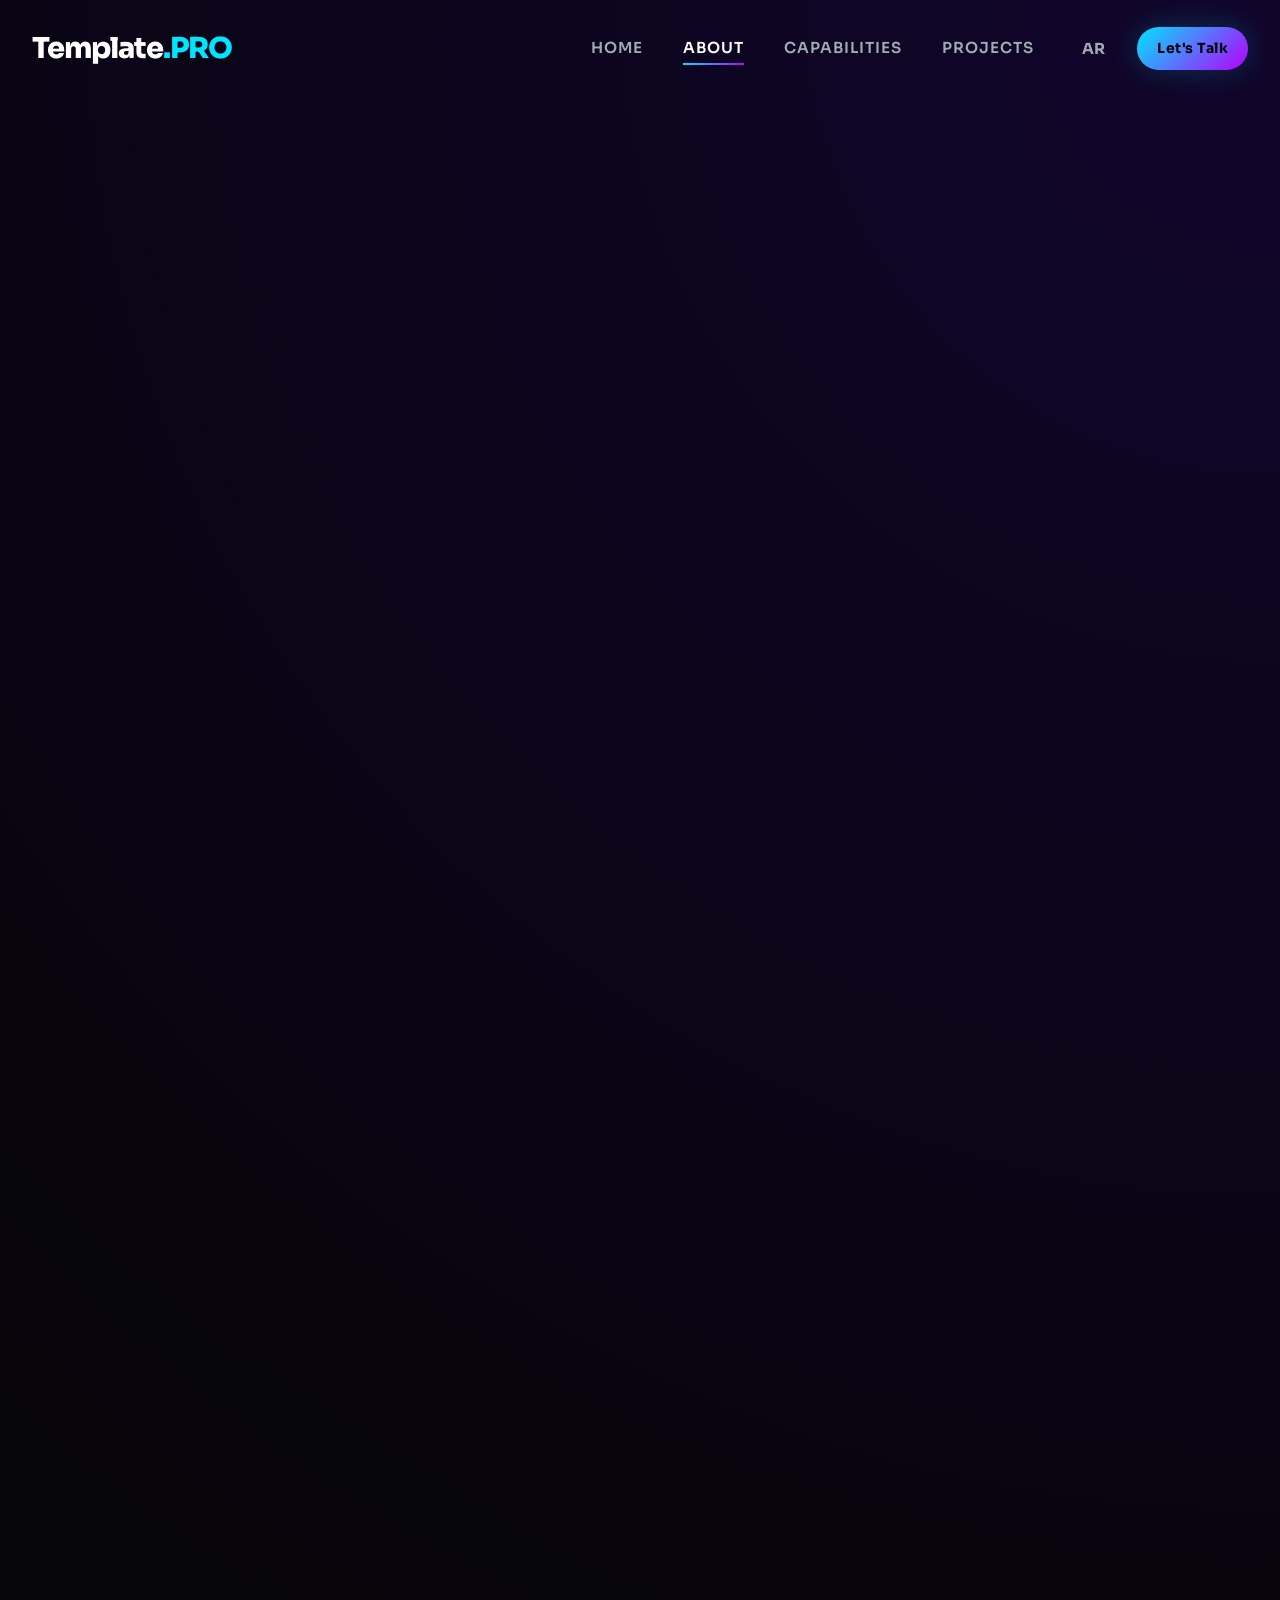
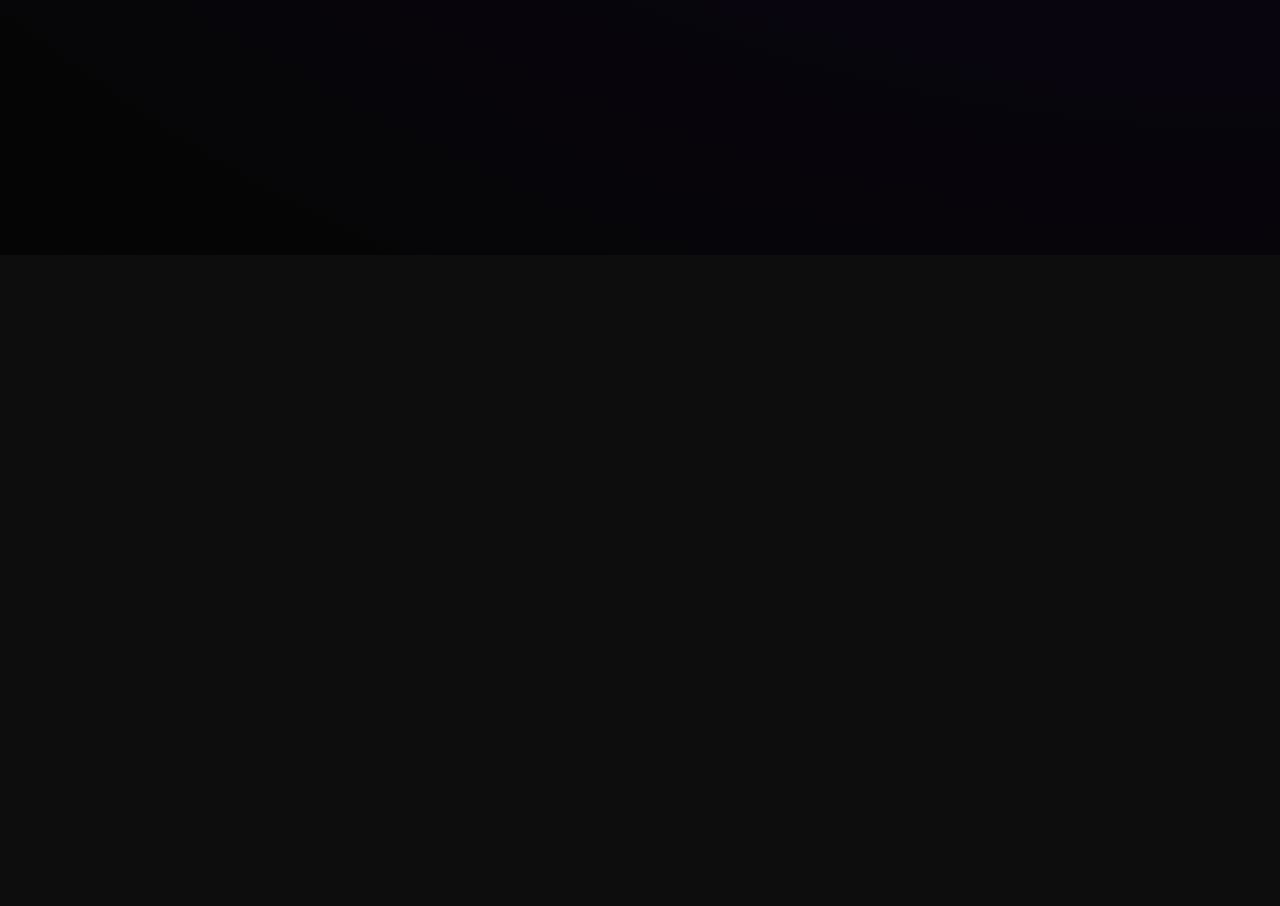
==== commit 08ff78a4: "Improve homepage scroll performance" ====
--- a/about.html
+++ b/about.html
@@ -124,12 +124,12 @@
                         <div class="timeline-dot"></div>
                         <span class="timeline-date">Phase 3: Interactivity</span>
                         <h3 class="timeline-title">
-                            <span class="lang-en">GSAP & ScrollTrigger</span>
-                            <span class="lang-ar">حركات GSAP التفاعلية</span>
+                        <span class="lang-en">Lightweight Motion</span>
+                        <span class="lang-ar">حركة خفيفة وسلسة</span>
                         </h3>
                         <p class="timeline-desc">
-                            <span class="lang-en">Breathing life into the DOM. Every button has weight, every scroll feels cinematic, ensuring maximum user retention and "WOW" factor.</span>
-                            <span class="lang-ar">بث الحياة في الواجهة. كل زر له وزن، وكل تمريرة تبدو سينمائية، مما يضمن أقصى قدر من الاحتفاظ بالمستخدم وعامل الإبهار.</span>
+                            <span class="lang-en">Using lightweight reveal behavior and clean interactions so the experience stays responsive and smooth on scroll.</span>
+                            <span class="lang-ar">استخدام ظهور خفيف وتفاعلات نظيفة حتى تبقى التجربة سريعة وسلسة أثناء التمرير.</span>
                         </p>
                     </div>
                 </div>
@@ -196,9 +196,6 @@
         </div>
     </footer>
 
-    <!-- GSAP Libraries for Animations -->
-    <script src="https://cdnjs.cloudflare.com/ajax/libs/gsap/3.12.2/gsap.min.js"></script>
-    <script src="https://cdnjs.cloudflare.com/ajax/libs/gsap/3.12.2/ScrollTrigger.min.js"></script>
     <script src="script.js"></script>
 </body>
 </html>
--- a/style.css
+++ b/style.css
@@ -60,9 +60,12 @@
 }
 
 html {
-    scroll-behavior: auto; /* Handled by GSAP/Lenis usually, but we keep basic */
+    scroll-behavior: smooth;
     font-size: 16px;
     background-color: var(--bg-primary);
+    overflow-x: hidden;
+    width: 100%;
+    max-width: 100%;
 }
 
 body {
@@ -73,6 +76,11 @@
     overflow-x: hidden;
     -webkit-font-smoothing: antialiased;
     min-height: 100vh;
+    display: flex;
+    flex-direction: column;
+    width: 100%;
+    max-width: 100%;
+    position: relative;
 }
 
 ::selection {
@@ -90,9 +98,32 @@
 html[dir="ltr"] .lang-ar { display: none !important; }
 
 h1, h2, h3, h4, h5, h6 {
-    line-height: 1.1;
+    line-height: 1.35;
     font-weight: 800;
-    margin-bottom: 1rem;
+    margin-bottom: 1.5rem;
+    letter-spacing: -0.02em;
+}
+
+html[dir="rtl"] h1, 
+html[dir="rtl"] h2, 
+html[dir="rtl"] h3, 
+html[dir="rtl"] h4, 
+html[dir="rtl"] h5, 
+html[dir="rtl"] h6 {
+    line-height: 1.5;
+    letter-spacing: 0;
+}
+
+p, li, .hero-subtitle, .project-desc, .premium-card-desc {
+    line-height: 1.8;
+}
+
+p {
+    margin-bottom: 1.5rem;
+}
+
+main {
+    flex: 1 0 auto;
 }
 
 a {
@@ -154,6 +185,8 @@
 .section {
     padding: var(--section-py) 0;
     position: relative;
+    content-visibility: auto;
+    contain-intrinsic-size: 1px 900px;
 }
 
 .grid-2-col {
@@ -257,17 +290,29 @@
 }
 
 .header.scrolled {
-    background: rgba(5, 5, 5, 0.85);
-    backdrop-filter: blur(20px);
-    -webkit-backdrop-filter: blur(20px);
-    padding: 0.5rem 0;
-    border-bottom: 1px solid var(--border-subtle);
+    padding: 1rem 0;
+    background: transparent;
 }
 
 .header-inner {
     display: flex;
     justify-content: space-between;
     align-items: center;
+    transition: var(--transition-smooth);
+    border-radius: var(--radius-full);
+}
+
+.header.scrolled .header-inner {
+    background: var(--bg-surface);
+    border: 1px solid var(--border-subtle);
+    padding: 0.8rem 2rem;
+    box-shadow: 0 10px 40px rgba(0, 0, 0, 0.6);
+}
+
+@media (max-width: 768px) {
+    .header.scrolled .header-inner {
+        padding: 0.6rem 1.2rem;
+    }
 }
 
 .logo-text {
@@ -362,6 +407,7 @@
     align-items: center;
     padding-top: 140px;
     padding-bottom: 80px;
+    overflow-x: hidden;
 }
 
 .hero-content {
@@ -380,8 +426,8 @@
 .ambient-light {
     position: absolute;
     border-radius: 50%;
-    filter: blur(150px);
-    opacity: 0.5;
+    filter: blur(120px);
+    opacity: 0.28;
     z-index: 0;
     pointer-events: none;
 }
@@ -925,7 +971,16 @@
 .back-to-top {
     width: 50px; height: 50px; border-radius: 50%;
     background: var(--bg-surface); border: 1px solid var(--border-subtle);
-    display: flex; align-items: center; justify-content: center; transition: var(--transition-fast);
+    display: flex; align-items: center; justify-content: center;
+    transition: opacity var(--transition-fast), transform var(--transition-fast), background var(--transition-fast), border-color var(--transition-fast);
+    opacity: 0;
+    pointer-events: none;
+    transform: translateY(6px);
+}
+.back-to-top.visible {
+    opacity: 1;
+    pointer-events: auto;
+    transform: translateY(0);
 }
 .back-to-top:hover {
     background: var(--gradient-primary); color: #000; border-color: transparent;
@@ -959,6 +1014,7 @@
 }
 
 @media (max-width: 768px) {
+    .grid-2-col-sm { grid-template-columns: 1fr; }
     .section { padding: 60px 0; }
     .hero-title { font-size: 2.8rem; }
     .hero-buttons { flex-direction: column; width: 100%; }
@@ -966,26 +1022,82 @@
     
     /* Optimize Badges for Mobile */
     .portrait-badge { padding: 0.6rem 1rem; gap: 0.5rem; }
-    .badge-top-left { top: 20px; left: -10px; }
-    .badge-bottom-right { bottom: 20px; right: -10px; }
-    html[dir="rtl"] .badge-top-left { left: auto; right: -10px; }
-    html[dir="rtl"] .badge-bottom-right { right: auto; left: -10px; }
+    .badge-top-left { top: 20px; left: 10px; }
+    .badge-bottom-right { bottom: 20px; right: 10px; }
+    html[dir="rtl"] .badge-top-left { left: auto; right: 10px; }
+    html[dir="rtl"] .badge-bottom-right { right: auto; left: 10px; }
     .badge-info h4 { font-size: 0.9rem; }
     .badge-info p { font-size: 0.7rem; }
     .badge-icon { width: 30px; height: 30px; font-size: 0.9rem; }
     
     .nav {
-        position: fixed; top: 0; left: -100%; width: 100%; height: 100vh;
+        position: fixed; top: 0; left: 0; width: 100%; height: 100vh;
+        transform: translateX(-100%);
         background: rgba(5, 5, 5, 0.98); backdrop-filter: blur(20px);
         flex-direction: column; align-items: center; justify-content: center;
-        transition: var(--transition-smooth); padding: 2rem; z-index: 1000;
+        transition: transform var(--transition-smooth); padding: 2rem; z-index: 1000;
     }
-    html[dir="rtl"] .nav { left: auto; right: -100%; }
-    .nav.nav-open { left: 0; }
-    html[dir="rtl"] .nav.nav-open { right: 0; }
+    html[dir="rtl"] .nav { left: auto; right: 0; transform: translateX(100%); }
+    .nav.nav-open { transform: translateX(0); }
+    html[dir="rtl"] .nav.nav-open { transform: translateX(0); }
     .mobile-menu-toggle { display: flex; z-index: 1001; }
     .nav-list { flex-direction: column; font-size: 1.5rem; text-align: center; }
     .nav-actions { flex-direction: column; margin-top: 2rem; width: 100%; }
     .contact-container { padding: 2rem; }
     .footer-container { grid-template-columns: 1fr; gap: 3rem; }
 }
+
+@media (max-width: 480px) {
+    .stats-container { grid-template-columns: 1fr; gap: 1.5rem; }
+    .hero-title { font-size: 2.2rem; }
+    .section-title { font-size: 2rem; }
+    .premium-card { padding: 2rem 1.5rem; }
+    .contact-container { padding: 1.5rem; }
+    .card-grid { grid-template-columns: 1fr; }
+}
+
+/* Performance Optimizations */
+* {
+    -webkit-tap-highlight-color: transparent;
+}
+
+.reveal-up {
+    opacity: 0;
+    transform: translateY(18px);
+    transition: opacity 0.55s ease, transform 0.55s ease;
+}
+
+.reveal-up.is-visible {
+    opacity: 1;
+    transform: translateY(0);
+}
+
+.reveal-up.delay-1 { transition-delay: 0.08s; }
+.reveal-up.delay-2 { transition-delay: 0.16s; }
+.reveal-up.delay-3 { transition-delay: 0.24s; }
+.reveal-up.delay-4 { transition-delay: 0.32s; }
+
+@media (prefers-reduced-motion: reduce) {
+    html {
+        scroll-behavior: auto;
+    }
+
+    *, *::before, *::after {
+        animation-duration: 0.01ms !important;
+        animation-iteration-count: 1 !important;
+        transition-duration: 0.01ms !important;
+        scroll-behavior: auto !important;
+    }
+
+    .marquee,
+    .ambient-light,
+    .glow-blob,
+    .portrait-badge {
+        animation: none !important;
+    }
+
+    .reveal-up {
+        opacity: 1;
+        transform: none;
+    }
+}
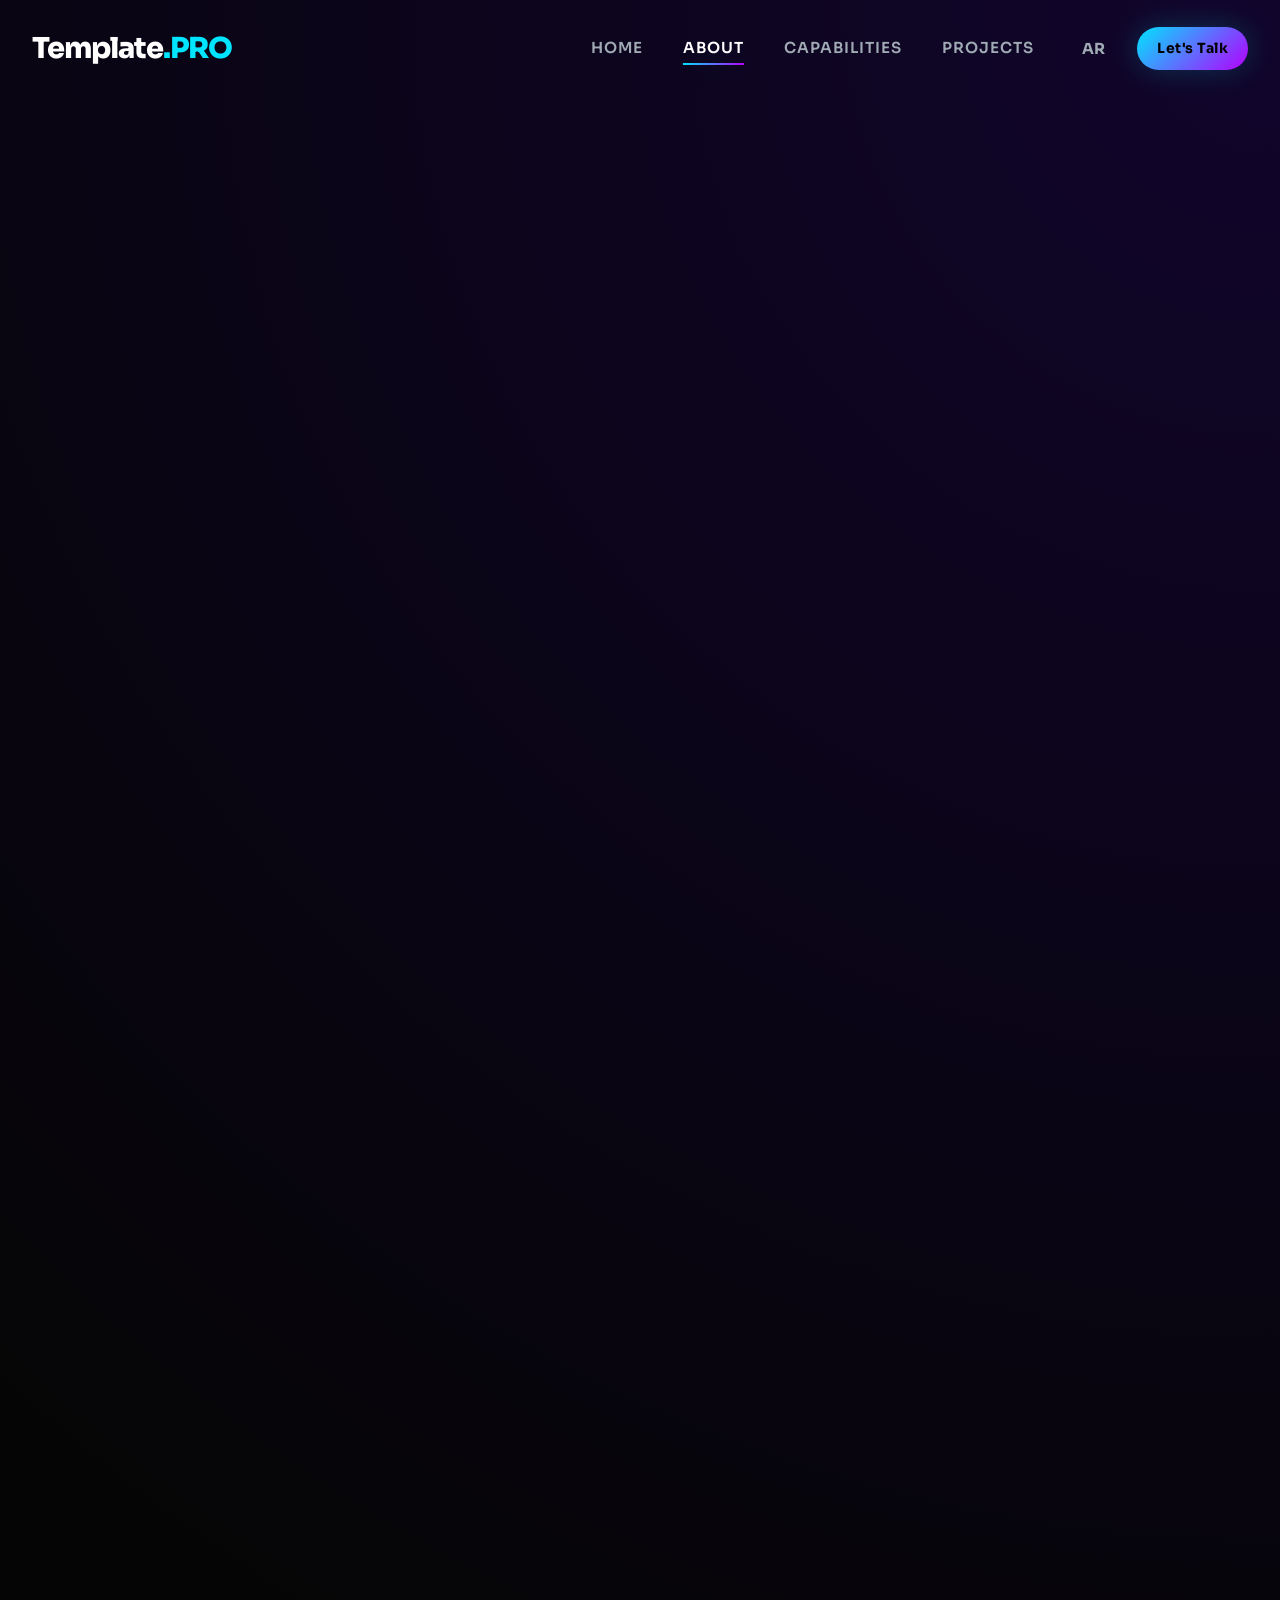
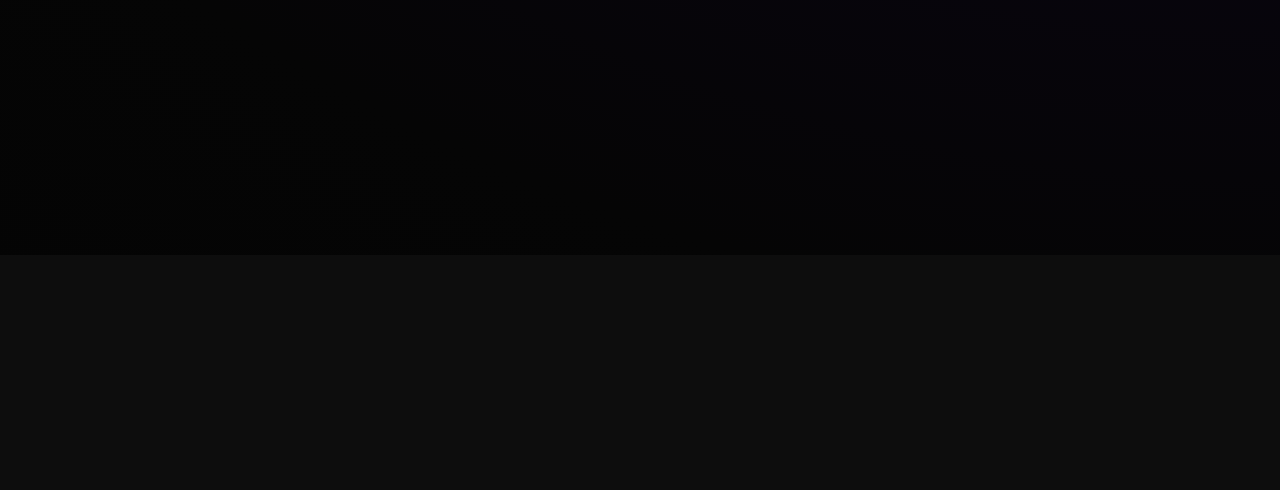
==== commit 86a53c21: "Simplify footer layout" ====
--- a/about.html
+++ b/about.html
@@ -140,58 +140,12 @@
 
     <!-- Footer -->
     <footer class="footer">
-        <div class="container footer-container">
-            <div class="footer-info">
-                <div class="logo">
-                     <span class="logo-text lang-en">Template<span class="accent">.PRO</span></span>
-                    <span class="logo-text lang-ar">قالب<span class="accent">ك</span></span>
-                </div>
-                <p class="footer-desc mt-2">
-                    <span class="lang-en">A universal, high-contrast portfolio design built to adapt powerfully to any profession.</span>
-                    <span class="lang-ar">تصميم بورتفوليو عالمي وعالي التباين، مخصص للتكيف بقوة مع أي مهنة.</span>
-                </p>
-                <div class="social-links mt-4">
-                    <a href="#" class="social-link" aria-label="Instagram"><i class="fa-brands fa-instagram"></i></a>
-                    <a href="#" class="social-link" aria-label="LinkedIn"><i class="fa-brands fa-linkedin-in"></i></a>
-                    <a href="#" class="social-link" aria-label="Github"><i class="fa-brands fa-github"></i></a>
-                </div>
-            </div>
-            
-            <div class="footer-links">
-                <h4 class="footer-title">
-                    <span class="lang-en">Sitemap</span><span class="lang-ar">خريطة الموقع</span>
-                </h4>
-                <ul>
-                    <li><a href="about.html"><span class="lang-en">About</span><span class="lang-ar">نبذة عني</span></a></li>
-                    <li><a href="projects.html"><span class="lang-en">Projects</span><span class="lang-ar">الأعمال</span></a></li>
-                    <li><a href="services.html"><span class="lang-en">Capabilities</span><span class="lang-ar">القدرات والخدمات</span></a></li>
-                </ul>
-            </div>
-            
-            <div class="footer-contact">
-                <h4 class="footer-title">
-                    <span class="lang-en">Start Building</span><span class="lang-ar">ابدأ البناء</span>
-                </h4>
-                <ul>
-                    <li>hello@template.pro</li>
-                    <li>+20 100 000 0000</li>
-                    <li>
-                        <a href="contact.html" class="btn btn-primary btn-sm mt-2" style="display:inline-block">
-                            <span class="lang-en">Hire Me</span><span class="lang-ar">وظفني</span>
-                        </a>
-                    </li>
-                </ul>
-            </div>
-        </div>
         <div class="footer-bottom">
             <div class="container footer-bottom-flex">
                 <p>
                     <span class="lang-en">&copy; 2026 Template.PRO. All rights reserved.</span>
                     <span class="lang-ar">&copy; 2026 قالبك - جميع الحقوق محفوظة.</span>
                 </p>
-                <button id="back-to-top" class="back-to-top" aria-label="Back to Top">
-                    <i class="fa-solid fa-arrow-up"></i>
-                </button>
             </div>
         </div>
     </footer>
--- a/style.css
+++ b/style.css
@@ -935,55 +935,25 @@
    ========================================================================== */
 .footer {
     border-top: 1px solid var(--border-subtle);
-    padding: 5rem 0 2rem;
+    padding: 1.25rem 0;
     background: var(--bg-secondary);
 }
 
 .footer-container {
-    display: grid;
-    grid-template-columns: 2fr 1fr 1fr;
-    gap: 4rem;
-    margin-bottom: 4rem;
-}
-
-.social-links { display: flex; gap: 1rem; }
-.social-link {
-    width: 50px; height: 50px; border-radius: 50%;
-    background: var(--bg-primary); border: 1px solid var(--border-subtle);
-    display: flex; align-items: center; justify-content: center;
-    font-size: 1.2rem; transition: var(--transition-fast); color: var(--text-secondary);
-}
-.social-link:hover {
-    color: #fff; border-color: var(--accent-primary);
-    box-shadow: var(--shadow-glow);
-    transform: translateY(-3px);
-}
-
-.footer-title { font-size: 1.2rem; margin-bottom: 1.5rem; color: #fff; }
-.footer-links li a { color: var(--text-secondary); padding: 0.5rem 0; display: inline-block; }
-.footer-links li a:hover { color: var(--accent-primary); padding-left: 5px; }
-
-html[dir="rtl"] .footer-links li a:hover { padding-left: 0; padding-right: 5px; }
-
-.footer-bottom { border-top: 1px solid var(--border-subtle); padding-top: 2rem; display: flex; justify-content: space-between; align-items: center; color: var(--text-muted); }
-html[dir="rtl"] .footer-bottom { flex-direction: row-reverse; }
-
-.back-to-top {
-    width: 50px; height: 50px; border-radius: 50%;
-    background: var(--bg-surface); border: 1px solid var(--border-subtle);
-    display: flex; align-items: center; justify-content: center;
-    transition: opacity var(--transition-fast), transform var(--transition-fast), background var(--transition-fast), border-color var(--transition-fast);
-    opacity: 0;
-    pointer-events: none;
-    transform: translateY(6px);
-}
-.back-to-top.visible {
-    opacity: 1;
-    pointer-events: auto;
-    transform: translateY(0);
-}
-.back-to-top:hover {
-    background: var(--gradient-primary); color: #000; border-color: transparent;
+    display: none;
+}
+
+.footer-bottom {
+    border-top: none;
+    padding-top: 0;
+    display: flex;
+    justify-content: center;
+    align-items: center;
+    color: var(--text-muted);
+    text-align: center;
+}
+html[dir="rtl"] .footer-bottom {
+    flex-direction: row;
 }
 
 /* ==========================================================================
@@ -1010,7 +980,6 @@
     .project-image { aspect-ratio: 16/9; }
     .project-info { padding: 3rem 2rem; }
     .stats-container { grid-template-columns: repeat(2, 1fr); }
-    .footer-container { grid-template-columns: 1fr 1fr; }
 }
 
 @media (max-width: 768px) {
@@ -1044,7 +1013,6 @@
     .nav-list { flex-direction: column; font-size: 1.5rem; text-align: center; }
     .nav-actions { flex-direction: column; margin-top: 2rem; width: 100%; }
     .contact-container { padding: 2rem; }
-    .footer-container { grid-template-columns: 1fr; gap: 3rem; }
 }
 
 @media (max-width: 480px) {
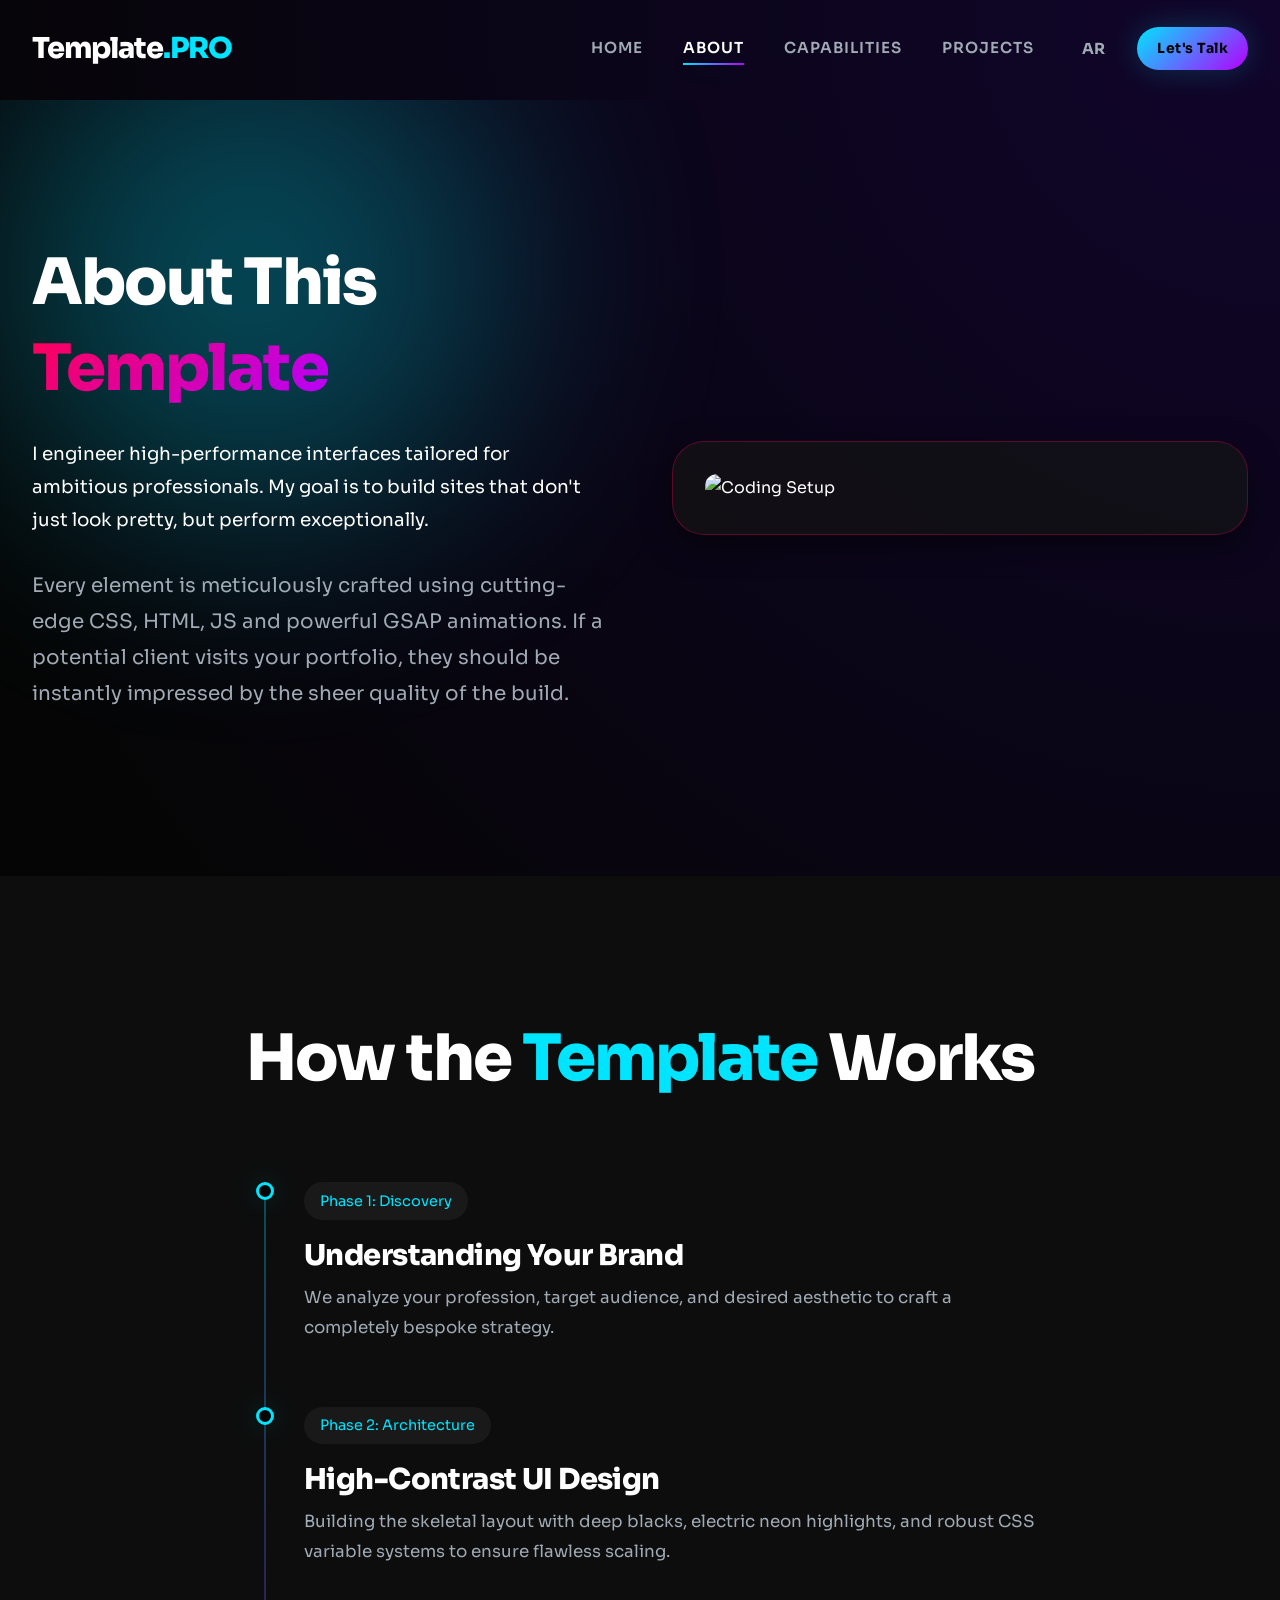
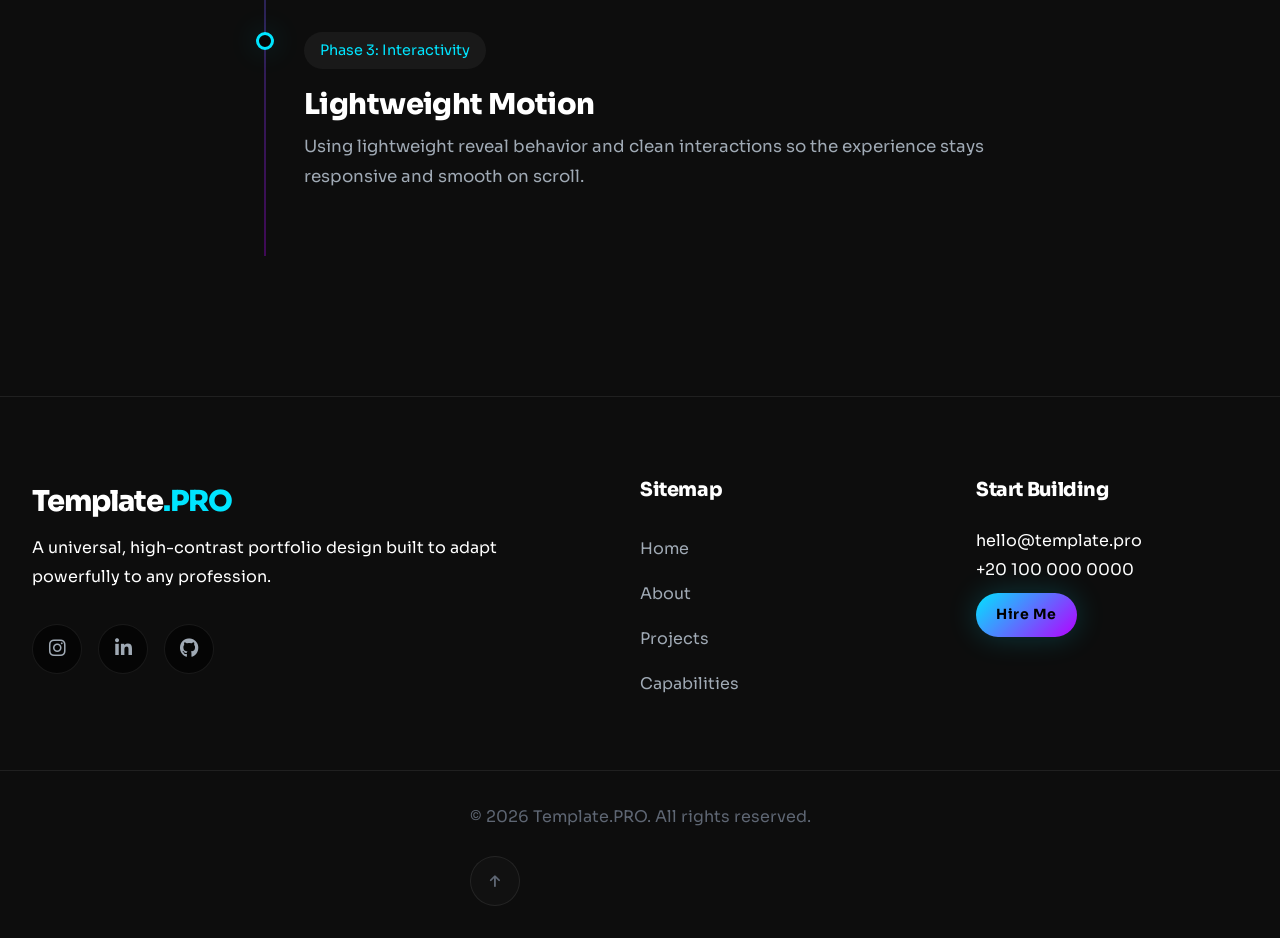
==== commit b08fd40c: "update" ====
--- a/about.html
+++ b/about.html
@@ -138,18 +138,69 @@
 
     </main>
 
-    <!-- Footer -->
+        <!-- Footer -->
     <footer class="footer">
+        <div class="container footer-container">
+            <div class="footer-info">
+                <div class="logo">
+                    <span class="logo-text lang-en">Template<span class="accent">.PRO</span></span>
+                    <span class="logo-text lang-ar">????<span class="accent">?</span></span>
+                </div>
+                <p class="footer-desc mt-2">
+                    <span class="lang-en">A universal, high-contrast portfolio design built to adapt powerfully to any profession.</span>
+                    <span class="lang-ar">????? ????????? ????? ????? ???????? ???? ?????? ???? ?? ?? ????.</span>
+                </p>
+                <div class="social-links mt-4">
+                    <a href="#" class="social-link" aria-label="Instagram"><i class="fa-brands fa-instagram"></i></a>
+                    <a href="#" class="social-link" aria-label="LinkedIn"><i class="fa-brands fa-linkedin-in"></i></a>
+                    <a href="#" class="social-link" aria-label="Github"><i class="fa-brands fa-github"></i></a>
+                </div>
+            </div>
+            
+            <div class="footer-links">
+                <h4 class="footer-title">
+                    <span class="lang-en">Sitemap</span><span class="lang-ar">????? ??????</span>
+                </h4>
+                <ul>
+                    <li><a href="index.html"><span class="lang-en">Home</span><span class="lang-ar">????????</span></a></li>
+                    <li><a href="about.html"><span class="lang-en">About</span><span class="lang-ar">???? ???</span></a></li>
+                    <li><a href="projects.html"><span class="lang-en">Projects</span><span class="lang-ar">???????</span></a></li>
+                    <li><a href="services.html"><span class="lang-en">Capabilities</span><span class="lang-ar">???????</span></a></li>
+                </ul>
+            </div>
+            
+            <div class="footer-contact">
+                <h4 class="footer-title">
+                    <span class="lang-en">Start Building</span><span class="lang-ar">???? ??????</span>
+                </h4>
+                <ul>
+                    <li>hello@template.pro</li>
+                    <li>+20 100 000 0000</li>
+                    <li>
+                        <a href="contact.html" class="btn btn-primary btn-sm mt-2" style="display:inline-block">
+                            <span class="lang-en">Hire Me</span><span class="lang-ar">?????</span>
+                        </a>
+                    </li>
+                </ul>
+            </div>
+        </div>
         <div class="footer-bottom">
             <div class="container footer-bottom-flex">
                 <p>
                     <span class="lang-en">&copy; 2026 Template.PRO. All rights reserved.</span>
-                    <span class="lang-ar">&copy; 2026 قالبك - جميع الحقوق محفوظة.</span>
+                    <span class="lang-ar">&copy; 2026 ????? - ???? ?????? ??????.</span>
                 </p>
+                <button id="back-to-top" class="back-to-top" aria-label="Back to Top">
+                    <i class="fa-solid fa-arrow-up"></i>
+                </button>
             </div>
         </div>
     </footer>
+    <!-- GSAP Libraries for Animations -->
+    <script src="https://cdnjs.cloudflare.com/ajax/libs/gsap/3.12.2/gsap.min.js"></script>
+    <script src="https://cdnjs.cloudflare.com/ajax/libs/gsap/3.12.2/ScrollTrigger.min.js"></script>
 
     <script src="script.js"></script>
 </body>
 </html>
+
--- a/style.css
+++ b/style.css
@@ -935,25 +935,46 @@
    ========================================================================== */
 .footer {
     border-top: 1px solid var(--border-subtle);
-    padding: 1.25rem 0;
+    padding: 5rem 0 2rem;
     background: var(--bg-secondary);
 }
 
 .footer-container {
-    display: none;
-}
-
-.footer-bottom {
-    border-top: none;
-    padding-top: 0;
-    display: flex;
-    justify-content: center;
-    align-items: center;
-    color: var(--text-muted);
-    text-align: center;
-}
-html[dir="rtl"] .footer-bottom {
-    flex-direction: row;
+    display: grid;
+    grid-template-columns: 2fr 1fr 1fr;
+    gap: 4rem;
+    margin-bottom: 4rem;
+}
+
+.social-links { display: flex; gap: 1rem; }
+.social-link {
+    width: 50px; height: 50px; border-radius: 50%;
+    background: var(--bg-primary); border: 1px solid var(--border-subtle);
+    display: flex; align-items: center; justify-content: center;
+    font-size: 1.2rem; transition: var(--transition-fast); color: var(--text-secondary);
+}
+.social-link:hover {
+    color: #fff; border-color: var(--accent-primary);
+    box-shadow: var(--shadow-glow);
+    transform: translateY(-3px);
+}
+
+.footer-title { font-size: 1.2rem; margin-bottom: 1.5rem; color: #fff; }
+.footer-links li a { color: var(--text-secondary); padding: 0.5rem 0; display: inline-block; }
+.footer-links li a:hover { color: var(--accent-primary); padding-left: 5px; }
+
+html[dir="rtl"] .footer-links li a:hover { padding-left: 0; padding-right: 5px; }
+
+.footer-bottom { border-top: 1px solid var(--border-subtle); padding-top: 2rem; display: flex; justify-content: space-between; align-items: center; color: var(--text-muted); }
+html[dir="rtl"] .footer-bottom { flex-direction: row-reverse; }
+
+.back-to-top {
+    width: 50px; height: 50px; border-radius: 50%;
+    background: var(--bg-surface); border: 1px solid var(--border-subtle);
+    display: flex; align-items: center; justify-content: center; transition: var(--transition-fast);
+}
+.back-to-top:hover {
+    background: var(--gradient-primary); color: #000; border-color: transparent;
 }
 
 /* ==========================================================================
@@ -1069,3 +1090,9 @@
         transform: none;
     }
 }
+
+
+
+.section, .card-grid > *, .stats-container > *, .projects-container > * {
+    will-change: transform, opacity;
+}
